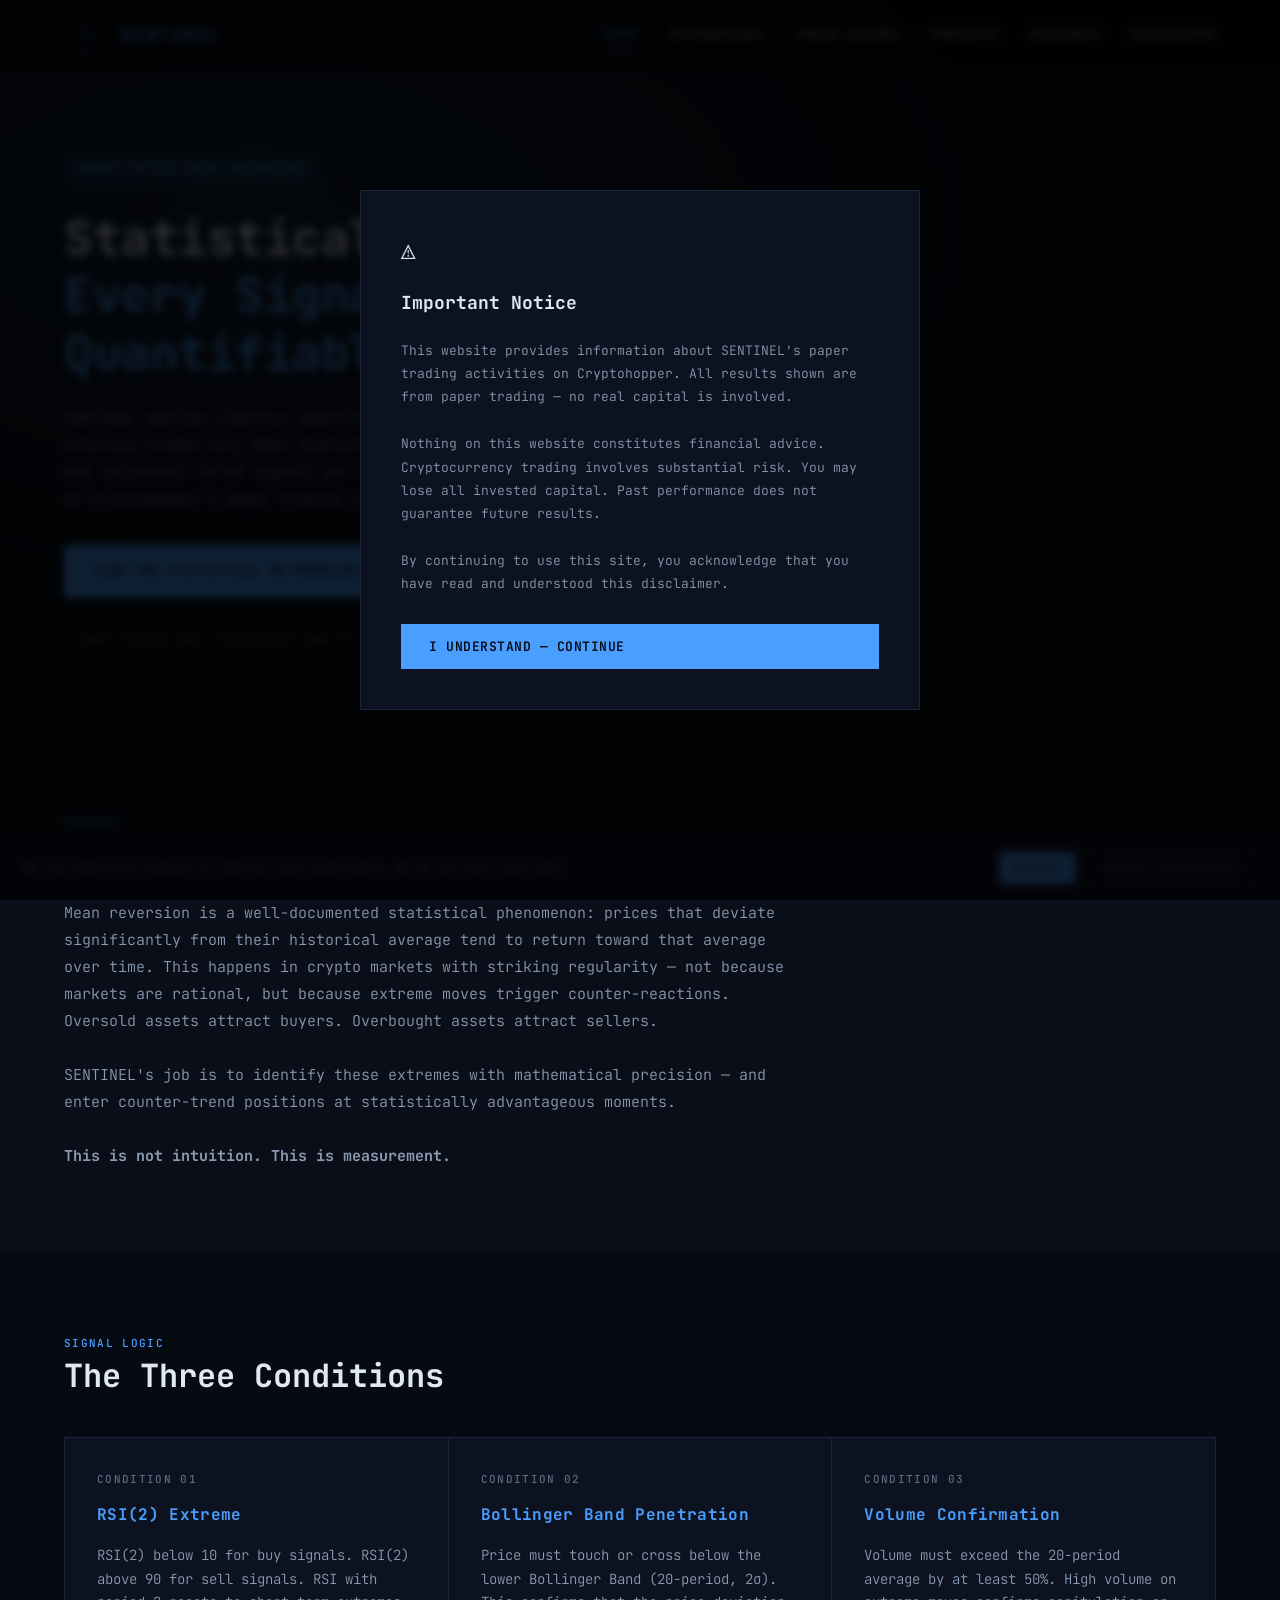
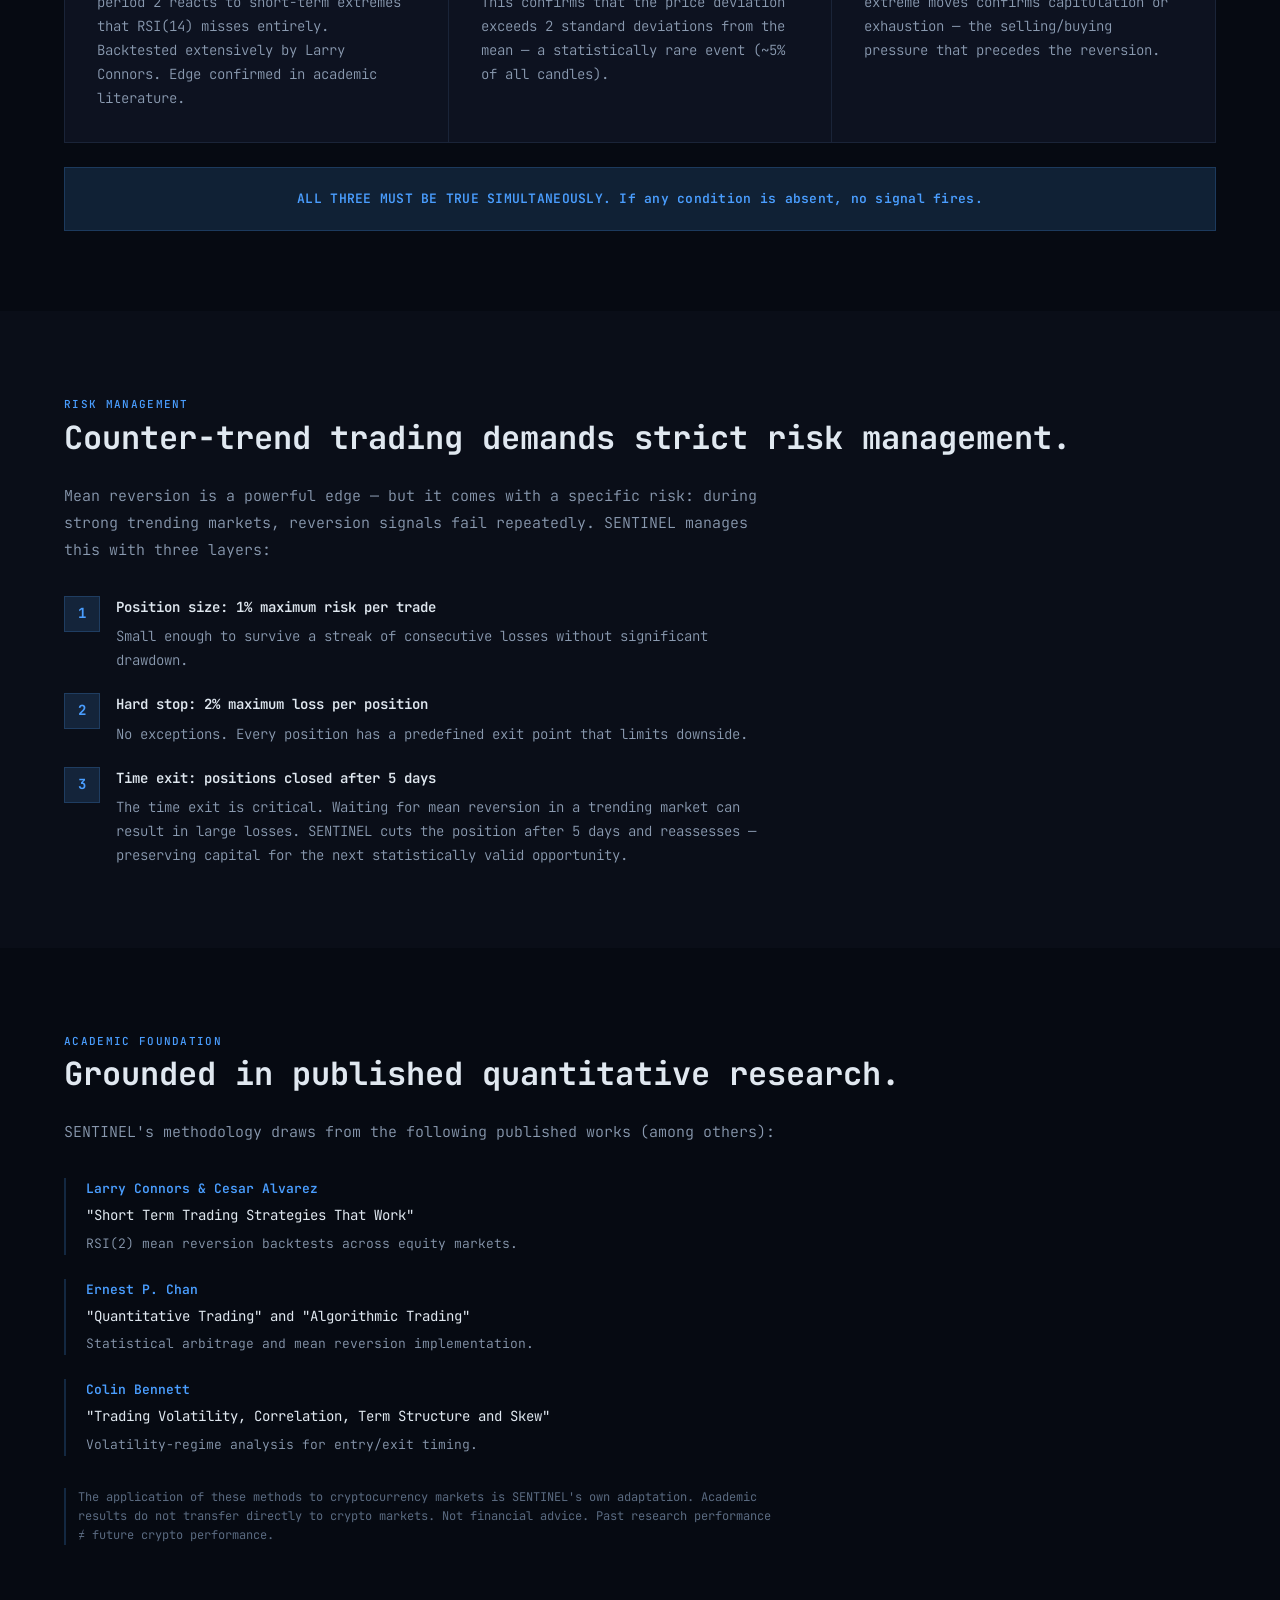
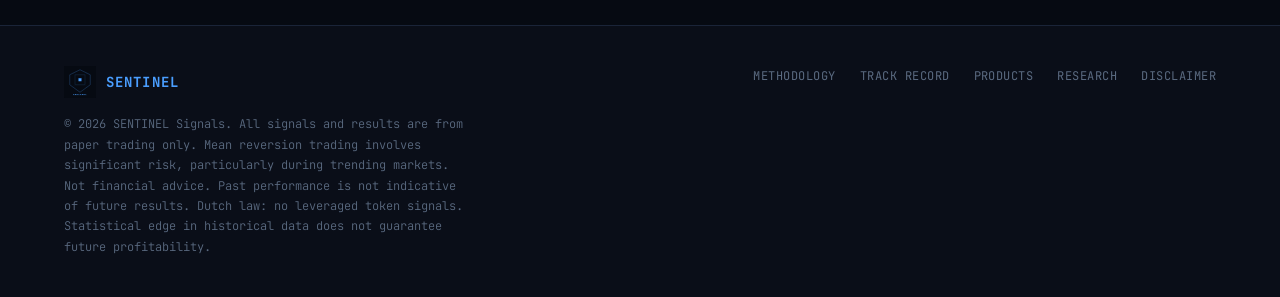
==== index.html @ 6875c754 "Add complete SENTINEL website with logo in header Full website for sentinel-signals.io with 6 pages:" ====
<!DOCTYPE html>
<html lang="en">
<head>
  <meta charset="UTF-8">
  <meta name="viewport" content="width=device-width, initial-scale=1.0">
  <title>SENTINEL — Statistical Mean Reversion Signals</title>
  <meta name="description" content="SENTINEL applies rigorous quantitative analysis to crypto markets — entering trades only when statistical conditions are extreme, confirmed, and validated.">
  <link rel="icon" href="assets/logo.svg" type="image/svg+xml">
  <link rel="stylesheet" href="css/style.css">
</head>
<body>

  <!-- ── Header ── -->
  <header class="header">
    <div class="header__inner">
      <a href="index.html" class="header__logo">
        <img src="assets/logo.svg" alt="SENTINEL Logo" class="header__logo-img">
        <span class="header__logo-text">SENTINEL</span>
      </a>
      <button class="header__menu-toggle" id="menuToggle" aria-label="Toggle navigation">
        <span></span>
        <span></span>
        <span></span>
      </button>
      <nav class="header__nav" id="navMenu">
        <a href="index.html" class="active">Home</a>
        <a href="pages/methodology.html">Methodology</a>
        <a href="pages/track-record.html">Track Record</a>
        <a href="pages/products.html">Products</a>
        <a href="pages/research.html">Research</a>
        <a href="pages/disclaimer.html">Disclaimer</a>
      </nav>
    </div>
  </header>

  <!-- ── Hero ── -->
  <section class="hero">
    <div class="container">
      <div class="hero__content">
        <span class="hero__tag">Quantitative Mean Reversion</span>
        <h1>Statistical Mean Reversion.<br><span class="highlight">Every Signal Backed by Quantifiable Edge.</span></h1>
        <p class="hero__sub">
          SENTINEL applies rigorous quantitative analysis to crypto markets —
          entering trades only when statistical conditions are extreme, confirmed,
          and validated. 30–60 signals per month. Rule-based. Disciplined.
          Verified on Cryptohopper's paper trading infrastructure.
        </p>
        <div class="hero__cta">
          <a href="pages/methodology.html" class="btn btn--primary">View the Statistical Methodology &rarr;</a>
          <a href="pages/products.html" class="btn btn--secondary">See Products on Cryptohopper</a>
        </div>
        <p class="hero__disclaimer">
          Paper trading only. Statistical edge in past data does not guarantee future results.
          Not financial advice.
        </p>
      </div>
    </div>
  </section>

  <!-- ── What is Mean Reversion? ── -->
  <section class="section section--alt">
    <div class="container">
      <span class="section__label">Concept</span>
      <h2 class="section__title">Markets overshoot. SENTINEL profits when they correct.</h2>
      <div class="section__body">
        <p>
          Mean reversion is a well-documented statistical phenomenon: prices that deviate
          significantly from their historical average tend to return toward that average over time.
          This happens in crypto markets with striking regularity — not because markets are
          rational, but because extreme moves trigger counter-reactions. Oversold assets
          attract buyers. Overbought assets attract sellers.
        </p>
        <br>
        <p>
          SENTINEL's job is to identify these extremes with mathematical precision —
          and enter counter-trend positions at statistically advantageous moments.
        </p>
        <br>
        <p>
          <strong>This is not intuition. This is measurement.</strong>
        </p>
      </div>
    </div>
  </section>

  <!-- ── The Three Conditions ── -->
  <section class="section">
    <div class="container">
      <span class="section__label">Signal Logic</span>
      <h2 class="section__title">The Three Conditions</h2>

      <div class="conditions-grid">
        <div class="condition-card">
          <div class="condition-card__number">Condition 01</div>
          <div class="condition-card__title">RSI(2) Extreme</div>
          <p class="condition-card__text">
            RSI(2) below 10 for buy signals. RSI(2) above 90 for sell signals.
            RSI with period 2 reacts to short-term extremes that RSI(14) misses entirely.
            Backtested extensively by Larry Connors. Edge confirmed in academic literature.
          </p>
        </div>
        <div class="condition-card">
          <div class="condition-card__number">Condition 02</div>
          <div class="condition-card__title">Bollinger Band Penetration</div>
          <p class="condition-card__text">
            Price must touch or cross below the lower Bollinger Band (20-period, 2&sigma;).
            This confirms that the price deviation exceeds 2 standard deviations from the mean —
            a statistically rare event (~5% of all candles).
          </p>
        </div>
        <div class="condition-card">
          <div class="condition-card__number">Condition 03</div>
          <div class="condition-card__title">Volume Confirmation</div>
          <p class="condition-card__text">
            Volume must exceed the 20-period average by at least 50%.
            High volume on extreme moves confirms capitulation or exhaustion —
            the selling/buying pressure that precedes the reversion.
          </p>
        </div>
      </div>

      <div class="conditions-note">
        ALL THREE MUST BE TRUE SIMULTANEOUSLY. If any condition is absent, no signal fires.
      </div>
    </div>
  </section>

  <!-- ── Risk Framework ── -->
  <section class="section section--alt">
    <div class="container">
      <span class="section__label">Risk Management</span>
      <h2 class="section__title">Counter-trend trading demands strict risk management.</h2>
      <div class="section__body">
        <p>
          Mean reversion is a powerful edge — but it comes with a specific risk:
          during strong trending markets, reversion signals fail repeatedly.
          SENTINEL manages this with three layers:
        </p>
      </div>

      <ul class="risk-list">
        <li class="risk-list__item">
          <div class="risk-list__number">1</div>
          <div class="risk-list__content">
            <h4>Position size: 1% maximum risk per trade</h4>
            <p>Small enough to survive a streak of consecutive losses without significant drawdown.</p>
          </div>
        </li>
        <li class="risk-list__item">
          <div class="risk-list__number">2</div>
          <div class="risk-list__content">
            <h4>Hard stop: 2% maximum loss per position</h4>
            <p>No exceptions. Every position has a predefined exit point that limits downside.</p>
          </div>
        </li>
        <li class="risk-list__item">
          <div class="risk-list__number">3</div>
          <div class="risk-list__content">
            <h4>Time exit: positions closed after 5 days</h4>
            <p>
              The time exit is critical. Waiting for mean reversion in a trending market can
              result in large losses. SENTINEL cuts the position after 5 days and reassesses —
              preserving capital for the next statistically valid opportunity.
            </p>
          </div>
        </li>
      </ul>
    </div>
  </section>

  <!-- ── Research Basis ── -->
  <section class="section">
    <div class="container">
      <span class="section__label">Academic Foundation</span>
      <h2 class="section__title">Grounded in published quantitative research.</h2>
      <div class="section__body">
        <p>SENTINEL's methodology draws from the following published works (among others):</p>
      </div>

      <ul class="research-list">
        <li class="research-item">
          <div class="research-item__author">Larry Connors &amp; Cesar Alvarez</div>
          <div class="research-item__title">"Short Term Trading Strategies That Work"</div>
          <p class="research-item__desc">RSI(2) mean reversion backtests across equity markets.</p>
        </li>
        <li class="research-item">
          <div class="research-item__author">Ernest P. Chan</div>
          <div class="research-item__title">"Quantitative Trading" and "Algorithmic Trading"</div>
          <p class="research-item__desc">Statistical arbitrage and mean reversion implementation.</p>
        </li>
        <li class="research-item">
          <div class="research-item__author">Colin Bennett</div>
          <div class="research-item__title">"Trading Volatility, Correlation, Term Structure and Skew"</div>
          <p class="research-item__desc">Volatility-regime analysis for entry/exit timing.</p>
        </li>
      </ul>

      <p class="research-disclaimer">
        The application of these methods to cryptocurrency markets is SENTINEL's
        own adaptation. Academic results do not transfer directly to crypto markets.
        Not financial advice. Past research performance ≠ future crypto performance.
      </p>
    </div>
  </section>

  <!-- ── Footer ── -->
  <footer class="footer">
    <div class="container">
      <div class="footer__inner">
        <div class="footer__brand">
          <div class="footer__logo">
            <img src="assets/logo.svg" alt="SENTINEL">
            <span>SENTINEL</span>
          </div>
          <p class="footer__legal">
            &copy; 2026 SENTINEL Signals. All signals and results are from paper trading only.
            Mean reversion trading involves significant risk, particularly during trending
            markets. Not financial advice. Past performance is not indicative of future results.
            Dutch law: no leveraged token signals. Statistical edge in historical data
            does not guarantee future profitability.
          </p>
        </div>
        <div class="footer__links">
          <a href="pages/methodology.html">Methodology</a>
          <a href="pages/track-record.html">Track Record</a>
          <a href="pages/products.html">Products</a>
          <a href="pages/research.html">Research</a>
          <a href="pages/disclaimer.html">Disclaimer</a>
        </div>
      </div>
    </div>
  </footer>

  <!-- ── Disclaimer Modal ── -->
  <div class="modal-overlay" id="disclaimerModal">
    <div class="modal">
      <div class="modal__icon">&#9888;&#65039;</div>
      <h3 class="modal__title">Important Notice</h3>
      <p class="modal__text">
        This website provides information about SENTINEL's paper trading activities
        on Cryptohopper. All results shown are from paper trading — no real capital
        is involved.<br><br>
        Nothing on this website constitutes financial advice. Cryptocurrency trading
        involves substantial risk. You may lose all invested capital. Past performance
        does not guarantee future results.<br><br>
        By continuing to use this site, you acknowledge that you have read and
        understood this disclaimer.
      </p>
      <button class="btn btn--primary modal__btn" id="disclaimerAccept">I understand — Continue</button>
    </div>
  </div>

  <!-- ── Cookie Banner ── -->
  <div class="cookie-banner" id="cookieBanner">
    <p class="cookie-banner__text">We use analytics cookies to improve your experience. We do not sell your data.</p>
    <div class="cookie-banner__actions">
      <button class="cookie-banner__btn cookie-banner__btn--accept" id="cookieAccept">Accept</button>
      <button class="cookie-banner__btn cookie-banner__btn--manage" id="cookieManage">Manage preferences</button>
    </div>
  </div>

  <script src="js/main.js"></script>
</body>
</html>
---- css/style.css ----
/* ══════════════════════════════════════════
   SENTINEL — Global Styles
   Precise · Technical · Analytical · Rule-Based
   ══════════════════════════════════════════ */

@import url('https://fonts.googleapis.com/css2?family=JetBrains+Mono:wght@300;400;500;700&display=swap');

/* ── Reset & Base ── */
*, *::before, *::after {
  margin: 0;
  padding: 0;
  box-sizing: border-box;
}

:root {
  --bg-primary: #060a12;
  --bg-secondary: #0a0e18;
  --bg-card: #0d1220;
  --bg-card-hover: #111828;
  --blue-primary: #4a9eff;
  --blue-light: #7ab8ff;
  --blue-muted: #2a5a8a;
  --blue-glow: rgba(74, 158, 255, 0.15);
  --blue-glow-strong: rgba(74, 158, 255, 0.3);
  --text-primary: #e0e8f0;
  --text-secondary: #8a9ab0;
  --text-muted: #5a6a80;
  --border-color: #1a2438;
  --border-blue: rgba(74, 158, 255, 0.2);
  --warning-bg: rgba(255, 180, 0, 0.08);
  --warning-border: rgba(255, 180, 0, 0.3);
  --warning-text: #ffb400;
  --font-mono: 'JetBrains Mono', 'Fira Code', 'Courier New', monospace;
  --max-width: 1200px;
  --header-height: 72px;
}

html {
  scroll-behavior: smooth;
}

body {
  font-family: var(--font-mono);
  background-color: var(--bg-primary);
  color: var(--text-primary);
  line-height: 1.7;
  font-size: 15px;
  -webkit-font-smoothing: antialiased;
  -moz-osx-font-smoothing: grayscale;
}

a {
  color: var(--blue-primary);
  text-decoration: none;
  transition: color 0.2s ease;
}

a:hover {
  color: var(--blue-light);
}

img {
  max-width: 100%;
  height: auto;
}

/* ── Layout ── */
.container {
  max-width: var(--max-width);
  margin: 0 auto;
  padding: 0 24px;
}

.section {
  padding: 80px 0;
}

.section--alt {
  background-color: var(--bg-secondary);
}

/* ── Header ── */
.header {
  position: fixed;
  top: 0;
  left: 0;
  right: 0;
  height: var(--header-height);
  background: rgba(6, 10, 18, 0.92);
  backdrop-filter: blur(12px);
  -webkit-backdrop-filter: blur(12px);
  border-bottom: 1px solid var(--border-color);
  z-index: 1000;
  transition: background 0.3s ease;
}

.header__inner {
  display: flex;
  align-items: center;
  justify-content: space-between;
  height: 100%;
  max-width: var(--max-width);
  margin: 0 auto;
  padding: 0 24px;
}

.header__logo {
  display: flex;
  align-items: center;
  gap: 12px;
  text-decoration: none;
  flex-shrink: 0;
}

.header__logo-img {
  height: 44px;
  width: 44px;
  object-fit: contain;
}

.header__logo-text {
  font-size: 18px;
  font-weight: 700;
  letter-spacing: 0.08em;
  color: var(--blue-primary);
  text-transform: uppercase;
}

.header__nav {
  display: flex;
  align-items: center;
  gap: 32px;
}

.header__nav a {
  font-size: 13px;
  font-weight: 500;
  letter-spacing: 0.04em;
  color: var(--text-secondary);
  text-transform: uppercase;
  transition: color 0.2s ease;
  position: relative;
}

.header__nav a:hover,
.header__nav a.active {
  color: var(--blue-primary);
}

.header__nav a::after {
  content: '';
  position: absolute;
  bottom: -4px;
  left: 0;
  width: 0;
  height: 1px;
  background: var(--blue-primary);
  transition: width 0.2s ease;
}

.header__nav a:hover::after,
.header__nav a.active::after {
  width: 100%;
}

/* Mobile menu toggle */
.header__menu-toggle {
  display: none;
  background: none;
  border: none;
  cursor: pointer;
  padding: 8px;
}

.header__menu-toggle span {
  display: block;
  width: 24px;
  height: 2px;
  background: var(--blue-primary);
  margin: 5px 0;
  transition: all 0.3s ease;
}

/* ── Hero ── */
.hero {
  padding-top: calc(var(--header-height) + 80px);
  padding-bottom: 80px;
  position: relative;
  overflow: hidden;
}

.hero::before {
  content: '';
  position: absolute;
  top: 0;
  left: 0;
  right: 0;
  bottom: 0;
  background: radial-gradient(ellipse at 20% 30%, var(--blue-glow) 0%, transparent 60%);
  pointer-events: none;
}

.hero__content {
  position: relative;
  z-index: 1;
  max-width: 800px;
}

.hero__tag {
  display: inline-block;
  font-size: 11px;
  font-weight: 500;
  letter-spacing: 0.12em;
  text-transform: uppercase;
  color: var(--blue-primary);
  border: 1px solid var(--border-blue);
  padding: 6px 14px;
  margin-bottom: 24px;
  background: var(--blue-glow);
}

.hero h1 {
  font-size: clamp(28px, 4vw, 48px);
  font-weight: 700;
  line-height: 1.2;
  letter-spacing: -0.01em;
  color: var(--text-primary);
  margin-bottom: 24px;
}

.hero h1 .highlight {
  color: var(--blue-primary);
}

.hero__sub {
  font-size: 15px;
  font-weight: 300;
  line-height: 1.8;
  color: var(--text-secondary);
  margin-bottom: 32px;
  max-width: 680px;
}

.hero__cta {
  display: flex;
  gap: 16px;
  flex-wrap: wrap;
  margin-bottom: 32px;
}

.hero__disclaimer {
  font-size: 12px;
  color: var(--text-muted);
  line-height: 1.6;
  border-left: 2px solid var(--border-blue);
  padding-left: 12px;
}

/* ── Buttons ── */
.btn {
  display: inline-flex;
  align-items: center;
  gap: 8px;
  font-family: var(--font-mono);
  font-size: 13px;
  font-weight: 600;
  letter-spacing: 0.04em;
  text-transform: uppercase;
  padding: 14px 28px;
  border: none;
  cursor: pointer;
  transition: all 0.25s ease;
  text-decoration: none;
}

.btn--primary {
  background: var(--blue-primary);
  color: var(--bg-primary);
}

.btn--primary:hover {
  background: var(--blue-light);
  color: var(--bg-primary);
  box-shadow: 0 0 24px var(--blue-glow-strong);
}

.btn--secondary {
  background: transparent;
  color: var(--blue-primary);
  border: 1px solid var(--border-blue);
}

.btn--secondary:hover {
  border-color: var(--blue-primary);
  background: var(--blue-glow);
  color: var(--blue-light);
}

/* ── Section Headings ── */
.section__label {
  font-size: 11px;
  font-weight: 500;
  letter-spacing: 0.12em;
  text-transform: uppercase;
  color: var(--blue-primary);
  margin-bottom: 12px;
}

.section__title {
  font-size: clamp(22px, 3vw, 32px);
  font-weight: 700;
  line-height: 1.3;
  color: var(--text-primary);
  margin-bottom: 24px;
}

.section__body {
  font-size: 15px;
  font-weight: 300;
  line-height: 1.8;
  color: var(--text-secondary);
  max-width: 720px;
}

/* ── Conditions Grid (Bloomberg-style) ── */
.conditions-grid {
  display: grid;
  grid-template-columns: repeat(auto-fit, minmax(320px, 1fr));
  gap: 1px;
  background: var(--border-color);
  border: 1px solid var(--border-color);
  margin-top: 40px;
}

.condition-card {
  background: var(--bg-card);
  padding: 32px;
  transition: background 0.2s ease;
}

.condition-card:hover {
  background: var(--bg-card-hover);
}

.condition-card__number {
  font-size: 11px;
  font-weight: 500;
  letter-spacing: 0.12em;
  color: var(--text-muted);
  margin-bottom: 12px;
  text-transform: uppercase;
}

.condition-card__title {
  font-size: 16px;
  font-weight: 700;
  color: var(--blue-primary);
  margin-bottom: 16px;
  letter-spacing: 0.02em;
}

.condition-card__text {
  font-size: 14px;
  font-weight: 300;
  line-height: 1.7;
  color: var(--text-secondary);
}

.conditions-note {
  margin-top: 24px;
  padding: 20px 24px;
  background: var(--blue-glow);
  border: 1px solid var(--border-blue);
  font-size: 13px;
  font-weight: 600;
  color: var(--blue-primary);
  letter-spacing: 0.02em;
  text-align: center;
}

/* ── Risk Framework ── */
.risk-list {
  list-style: none;
  margin-top: 32px;
  display: flex;
  flex-direction: column;
  gap: 20px;
  max-width: 720px;
}

.risk-list__item {
  display: flex;
  gap: 16px;
  align-items: flex-start;
}

.risk-list__number {
  flex-shrink: 0;
  width: 36px;
  height: 36px;
  display: flex;
  align-items: center;
  justify-content: center;
  background: var(--blue-glow);
  border: 1px solid var(--border-blue);
  font-size: 14px;
  font-weight: 700;
  color: var(--blue-primary);
}

.risk-list__content h4 {
  font-size: 14px;
  font-weight: 600;
  color: var(--text-primary);
  margin-bottom: 6px;
}

.risk-list__content p {
  font-size: 14px;
  font-weight: 300;
  color: var(--text-secondary);
  line-height: 1.7;
}

/* ── Research References ── */
.research-list {
  list-style: none;
  margin-top: 32px;
  display: flex;
  flex-direction: column;
  gap: 24px;
  max-width: 720px;
}

.research-item {
  padding-left: 20px;
  border-left: 2px solid var(--border-blue);
}

.research-item__author {
  font-size: 13px;
  font-weight: 600;
  color: var(--blue-primary);
  margin-bottom: 4px;
}

.research-item__title {
  font-size: 14px;
  font-weight: 400;
  color: var(--text-primary);
  margin-bottom: 6px;
}

.research-item__desc {
  font-size: 13px;
  font-weight: 300;
  color: var(--text-secondary);
  line-height: 1.6;
}

.research-disclaimer {
  margin-top: 32px;
  font-size: 12px;
  color: var(--text-muted);
  line-height: 1.6;
  border-left: 2px solid var(--border-blue);
  padding-left: 12px;
  max-width: 720px;
}

/* ── Products Grid ── */
.products-grid {
  display: grid;
  grid-template-columns: repeat(auto-fit, minmax(280px, 1fr));
  gap: 1px;
  background: var(--border-color);
  border: 1px solid var(--border-color);
  margin-top: 40px;
}

.product-card {
  background: var(--bg-card);
  padding: 32px;
  display: flex;
  flex-direction: column;
  transition: background 0.2s ease;
}

.product-card:hover {
  background: var(--bg-card-hover);
}

.product-card__tag {
  font-size: 11px;
  font-weight: 500;
  letter-spacing: 0.12em;
  text-transform: uppercase;
  color: var(--text-muted);
  margin-bottom: 12px;
}

.product-card__name {
  font-size: 16px;
  font-weight: 700;
  color: var(--text-primary);
  margin-bottom: 12px;
}

.product-card__desc {
  font-size: 13px;
  font-weight: 300;
  line-height: 1.7;
  color: var(--text-secondary);
  flex: 1;
  margin-bottom: 20px;
}

.product-card__meta {
  display: flex;
  flex-wrap: wrap;
  gap: 8px;
  margin-bottom: 20px;
}

.product-card__badge {
  font-size: 11px;
  font-weight: 500;
  letter-spacing: 0.04em;
  padding: 4px 10px;
  background: var(--blue-glow);
  border: 1px solid var(--border-blue);
  color: var(--blue-primary);
}

.product-card__price {
  font-size: 20px;
  font-weight: 700;
  color: var(--blue-primary);
  margin-bottom: 16px;
}

.product-card__price span {
  font-size: 13px;
  font-weight: 300;
  color: var(--text-muted);
}

/* ── Track Record ── */
.track-stats {
  display: grid;
  grid-template-columns: repeat(auto-fit, minmax(180px, 1fr));
  gap: 1px;
  background: var(--border-color);
  border: 1px solid var(--border-color);
  margin-top: 40px;
}

.track-stat {
  background: var(--bg-card);
  padding: 28px 24px;
  text-align: center;
}

.track-stat__value {
  font-size: 28px;
  font-weight: 700;
  color: var(--blue-primary);
  margin-bottom: 8px;
}

.track-stat__label {
  font-size: 12px;
  font-weight: 400;
  letter-spacing: 0.06em;
  text-transform: uppercase;
  color: var(--text-muted);
}

.track-disclaimer {
  margin-top: 24px;
  padding: 16px 20px;
  background: var(--warning-bg);
  border: 1px solid var(--warning-border);
  font-size: 12px;
  color: var(--warning-text);
  line-height: 1.6;
}

/* ── Disclaimer Page ── */
.disclaimer-content {
  max-width: 720px;
  padding-top: calc(var(--header-height) + 60px);
  padding-bottom: 80px;
}

.disclaimer-content h2 {
  font-size: 20px;
  font-weight: 700;
  color: var(--text-primary);
  margin-top: 40px;
  margin-bottom: 16px;
}

.disclaimer-content p {
  font-size: 14px;
  font-weight: 300;
  line-height: 1.8;
  color: var(--text-secondary);
  margin-bottom: 16px;
}

/* ── Footer ── */
.footer {
  border-top: 1px solid var(--border-color);
  padding: 40px 0;
  background: var(--bg-secondary);
}

.footer__inner {
  display: flex;
  justify-content: space-between;
  align-items: flex-start;
  gap: 40px;
  flex-wrap: wrap;
}

.footer__brand {
  max-width: 400px;
}

.footer__logo {
  display: flex;
  align-items: center;
  gap: 10px;
  margin-bottom: 16px;
}

.footer__logo img {
  height: 32px;
  width: 32px;
}

.footer__logo span {
  font-size: 14px;
  font-weight: 700;
  letter-spacing: 0.08em;
  color: var(--blue-primary);
  text-transform: uppercase;
}

.footer__legal {
  font-size: 12px;
  font-weight: 300;
  line-height: 1.7;
  color: var(--text-muted);
}

.footer__links {
  display: flex;
  gap: 24px;
  flex-wrap: wrap;
}

.footer__links a {
  font-size: 12px;
  font-weight: 400;
  letter-spacing: 0.04em;
  text-transform: uppercase;
  color: var(--text-muted);
}

.footer__links a:hover {
  color: var(--blue-primary);
}

/* ── Disclaimer Modal ── */
.modal-overlay {
  position: fixed;
  inset: 0;
  background: rgba(0, 0, 0, 0.8);
  backdrop-filter: blur(4px);
  z-index: 9999;
  display: flex;
  align-items: center;
  justify-content: center;
  padding: 24px;
}

.modal-overlay.hidden {
  display: none;
}

.modal {
  background: var(--bg-card);
  border: 1px solid var(--border-color);
  max-width: 560px;
  width: 100%;
  padding: 40px;
}

.modal__icon {
  font-size: 24px;
  margin-bottom: 16px;
}

.modal__title {
  font-size: 18px;
  font-weight: 700;
  color: var(--text-primary);
  margin-bottom: 20px;
}

.modal__text {
  font-size: 13px;
  font-weight: 300;
  line-height: 1.8;
  color: var(--text-secondary);
  margin-bottom: 28px;
}

.modal__btn {
  width: 100%;
}

/* ── Cookie Banner ── */
.cookie-banner {
  position: fixed;
  bottom: 0;
  left: 0;
  right: 0;
  background: var(--bg-card);
  border-top: 1px solid var(--border-color);
  padding: 16px 24px;
  z-index: 9998;
  display: flex;
  align-items: center;
  justify-content: space-between;
  gap: 16px;
  flex-wrap: wrap;
}

.cookie-banner.hidden {
  display: none;
}

.cookie-banner__text {
  font-size: 12px;
  font-weight: 300;
  color: var(--text-secondary);
}

.cookie-banner__actions {
  display: flex;
  gap: 12px;
}

.cookie-banner__btn {
  font-family: var(--font-mono);
  font-size: 11px;
  font-weight: 600;
  letter-spacing: 0.04em;
  text-transform: uppercase;
  padding: 8px 16px;
  border: none;
  cursor: pointer;
  transition: all 0.2s ease;
}

.cookie-banner__btn--accept {
  background: var(--blue-primary);
  color: var(--bg-primary);
}

.cookie-banner__btn--manage {
  background: transparent;
  color: var(--text-muted);
  border: 1px solid var(--border-color);
}

/* ── Page Header (for sub-pages) ── */
.page-header {
  padding-top: calc(var(--header-height) + 60px);
  padding-bottom: 40px;
  border-bottom: 1px solid var(--border-color);
}

/* ── Responsive ── */
@media (max-width: 768px) {
  .header__nav {
    display: none;
    position: absolute;
    top: var(--header-height);
    left: 0;
    right: 0;
    background: var(--bg-primary);
    border-bottom: 1px solid var(--border-color);
    flex-direction: column;
    padding: 24px;
    gap: 20px;
  }

  .header__nav.open {
    display: flex;
  }

  .header__menu-toggle {
    display: block;
  }

  .hero h1 {
    font-size: 26px;
  }

  .conditions-grid {
    grid-template-columns: 1fr;
  }

  .products-grid {
    grid-template-columns: 1fr;
  }

  .footer__inner {
    flex-direction: column;
  }

  .section {
    padding: 60px 0;
  }

  .hero {
    padding-top: calc(var(--header-height) + 40px);
    padding-bottom: 60px;
  }
}
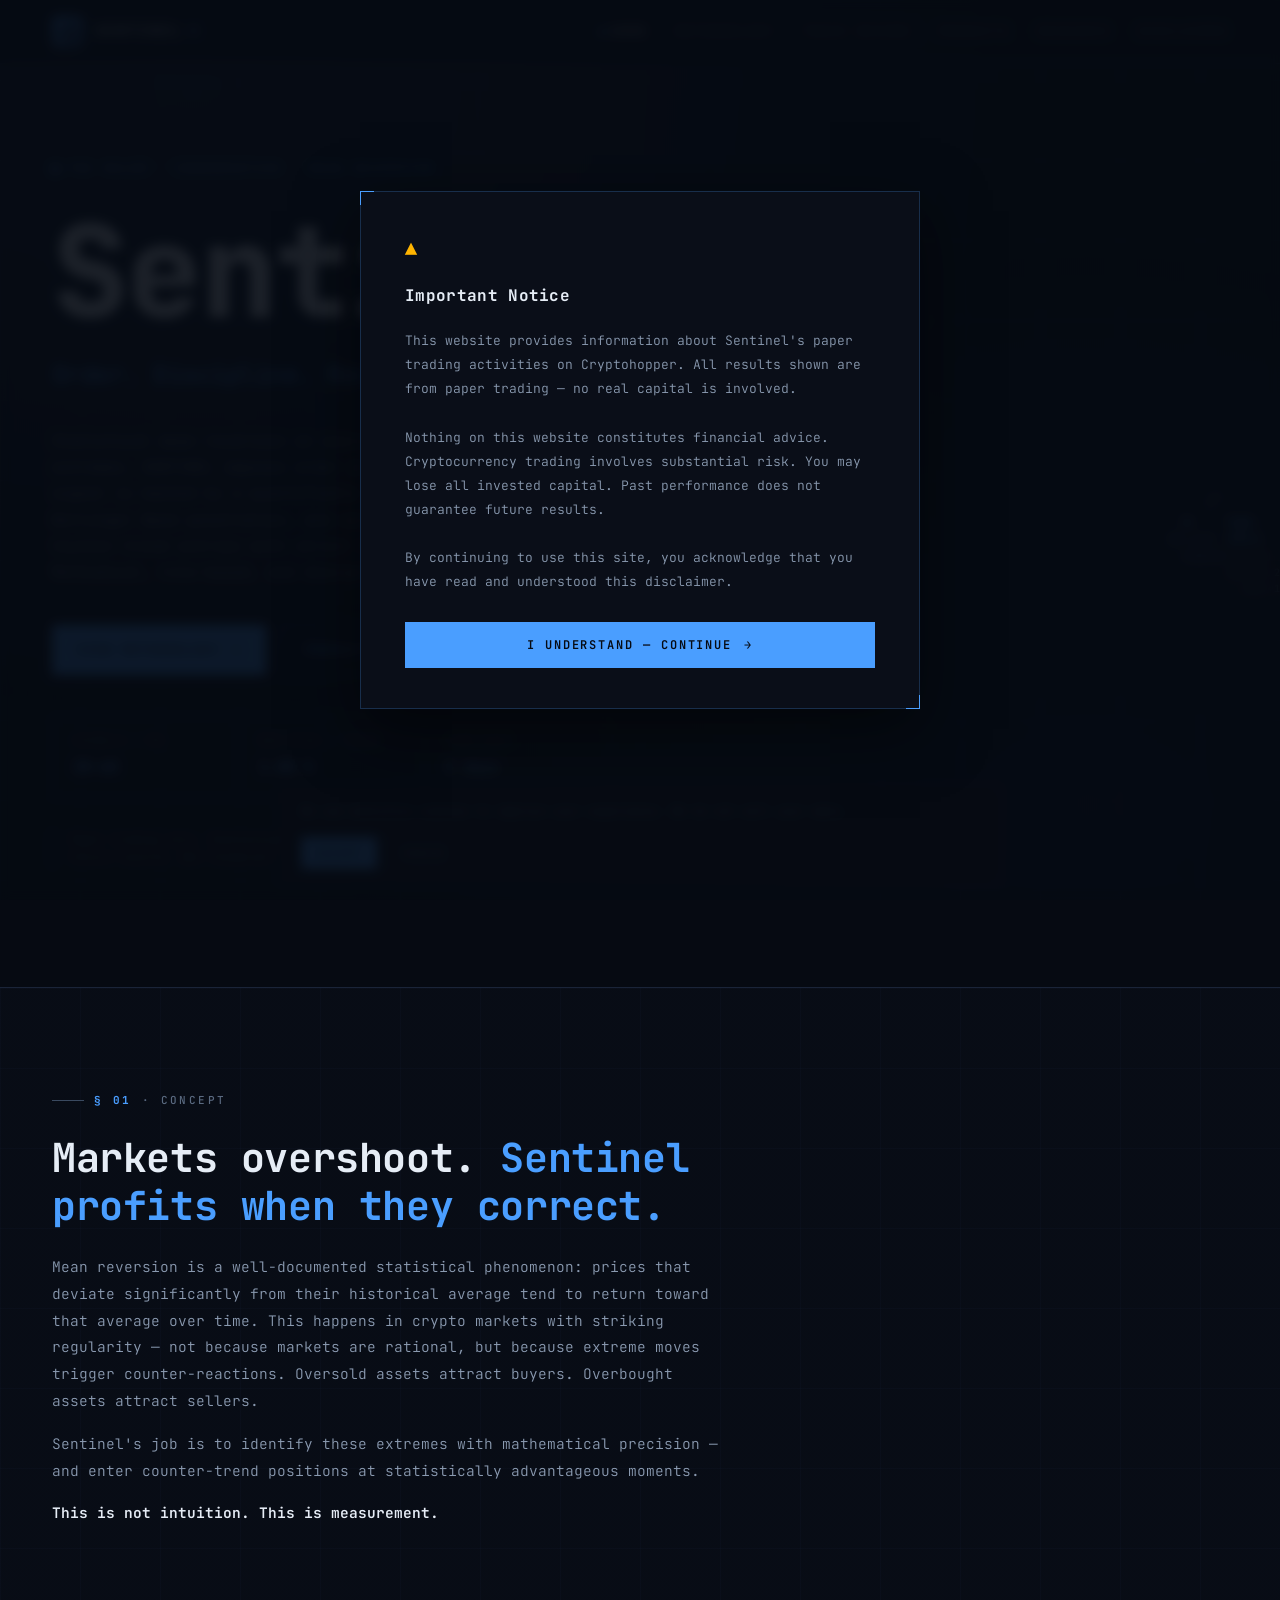
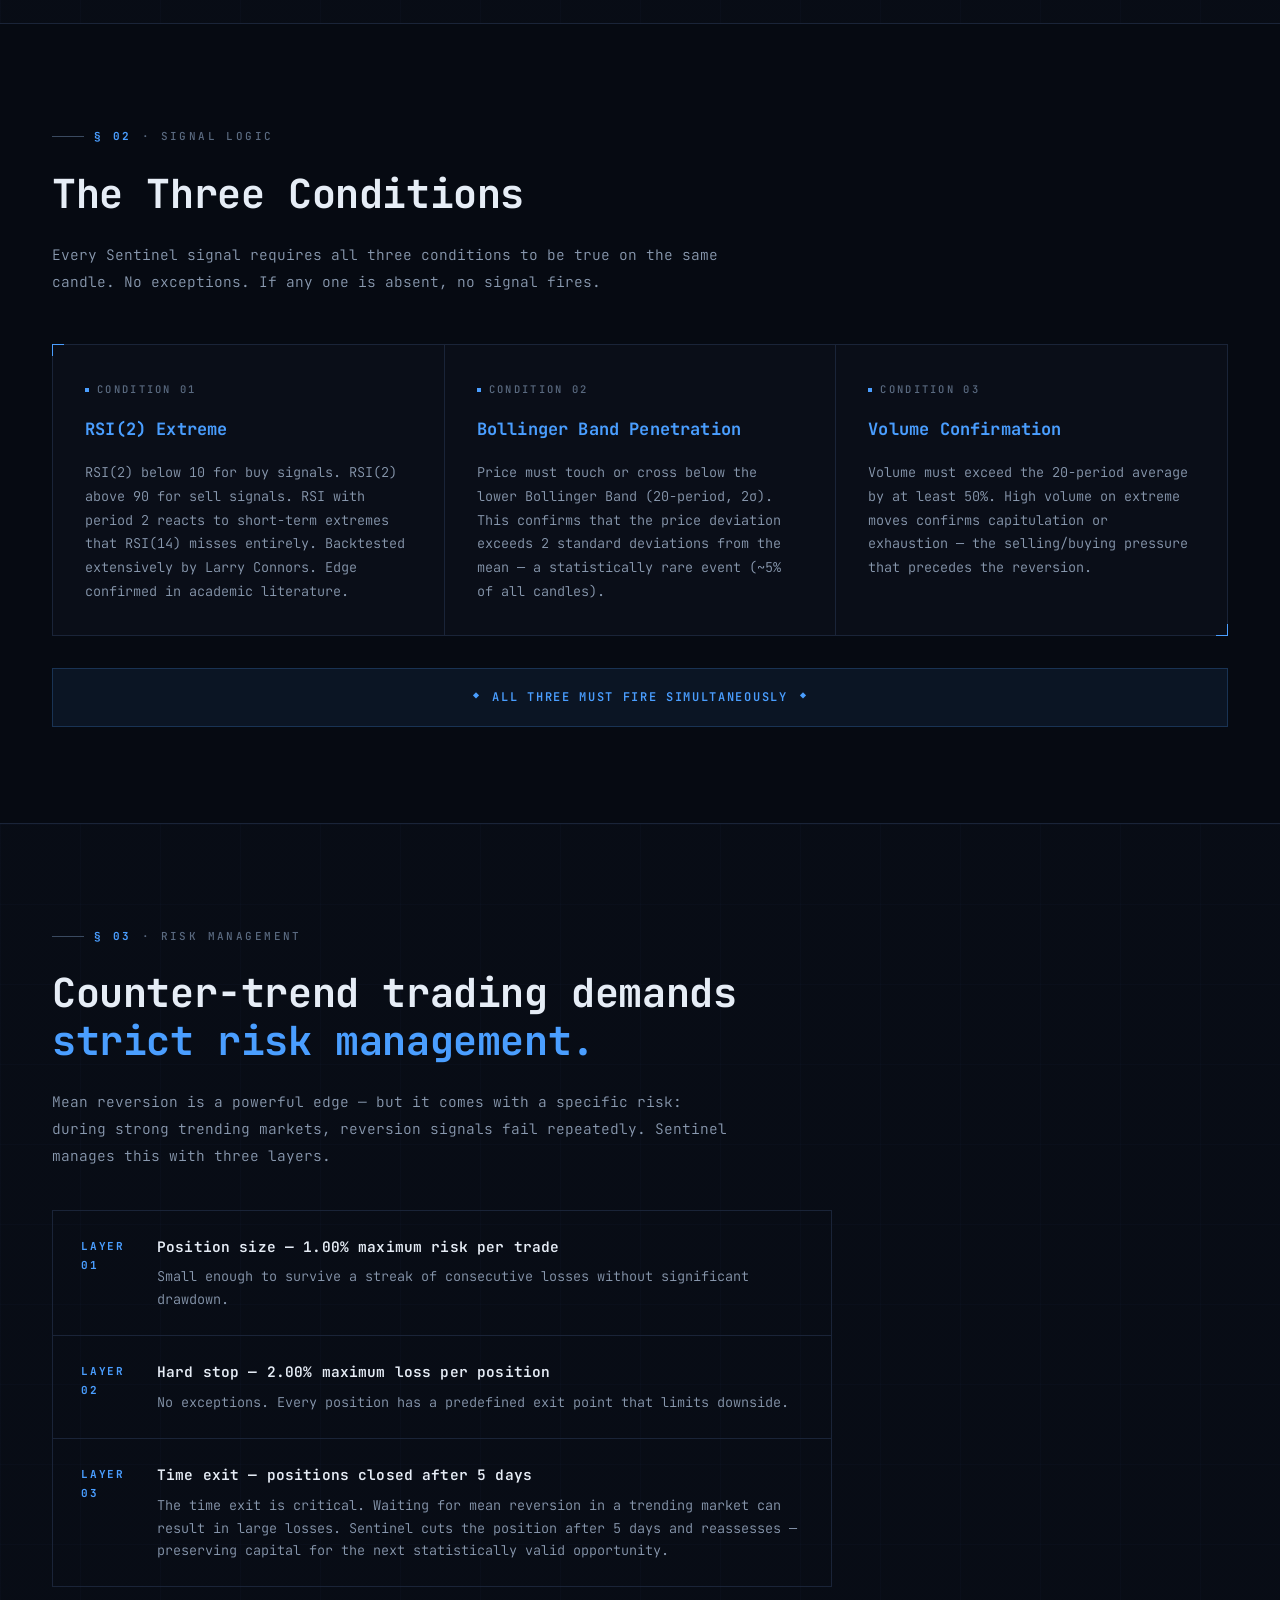
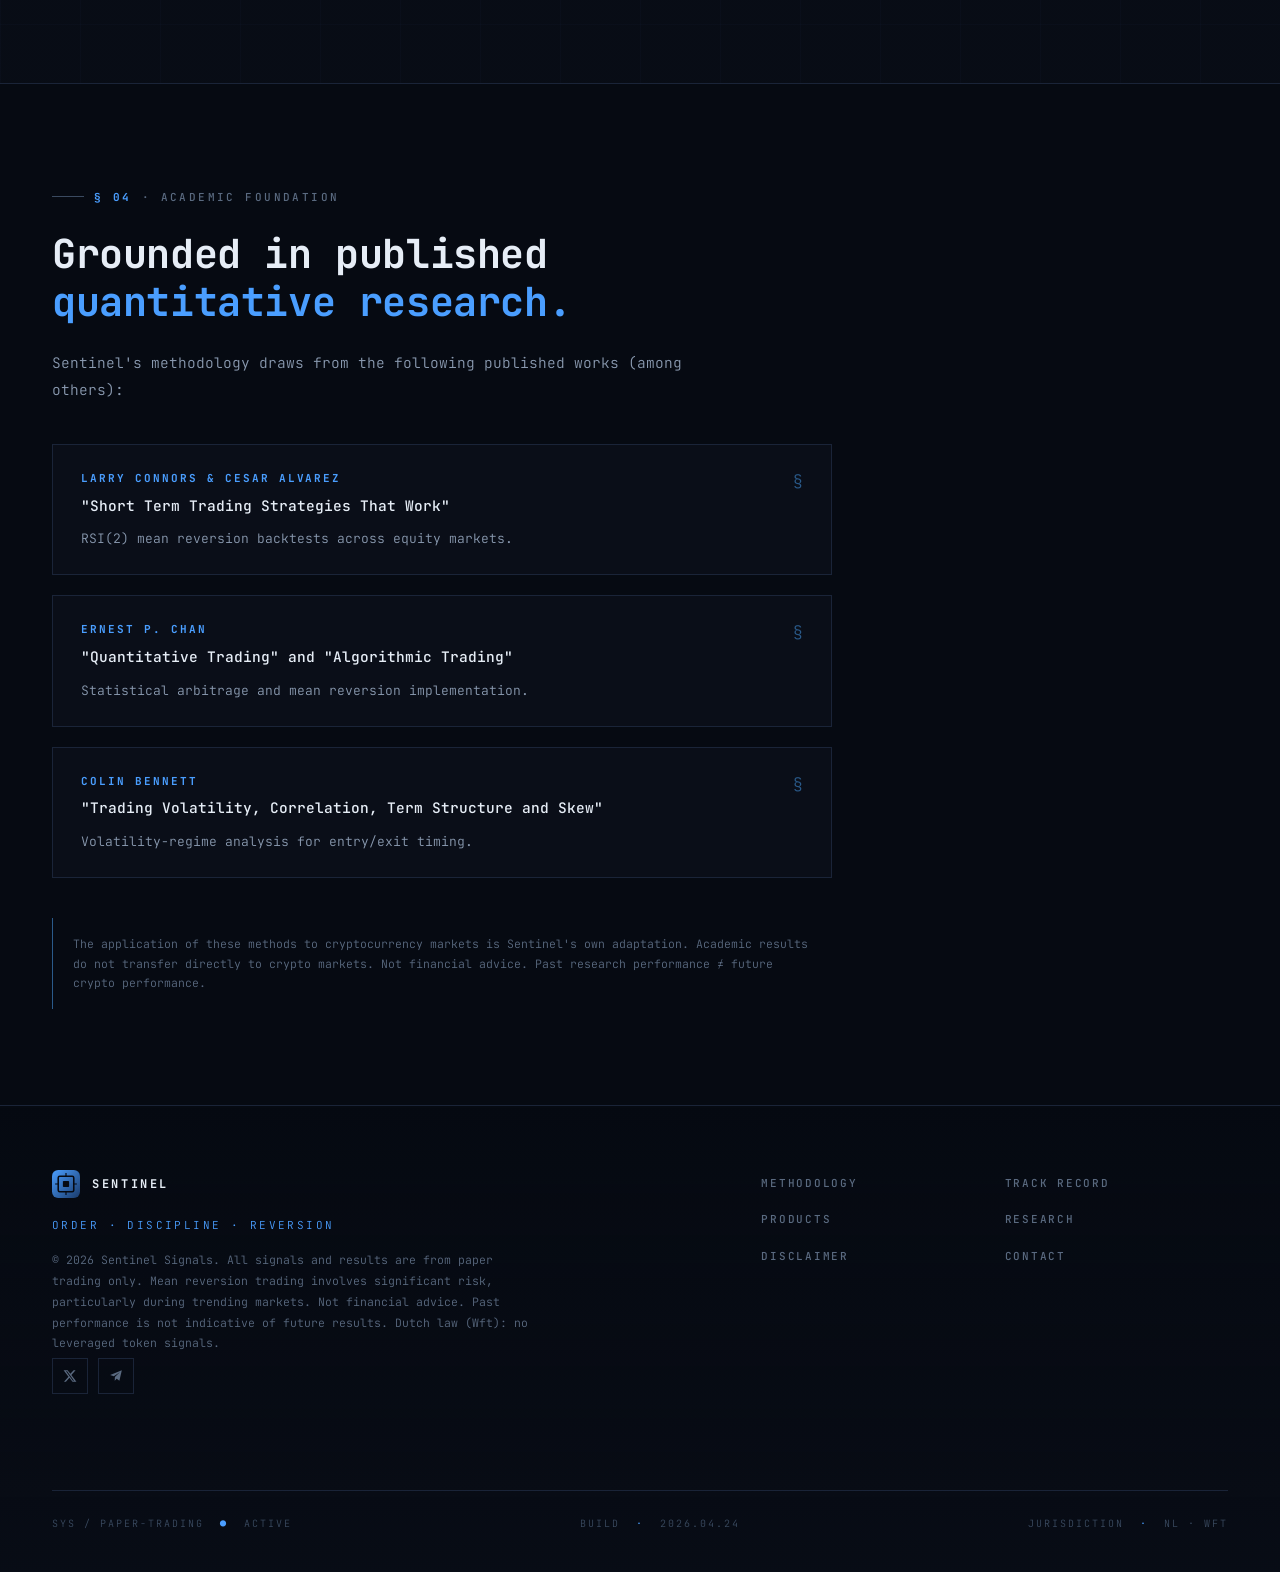
==== commit 6a6784f6: "Redesign site with institutional-terminal aesthetic - New logo SVG: rounded-square blue-gradient cro" ====
--- a/index.html
+++ b/index.html
@@ -14,13 +14,11 @@
   <header class="header">
     <div class="header__inner">
       <a href="index.html" class="header__logo">
-        <img src="assets/logo.svg" alt="SENTINEL Logo" class="header__logo-img">
-        <span class="header__logo-text">SENTINEL</span>
+        <img src="assets/logo.svg" alt="SENTINEL" class="header__logo-img">
+        <span class="header__logo-text">Sentinel</span>
       </a>
       <button class="header__menu-toggle" id="menuToggle" aria-label="Toggle navigation">
-        <span></span>
-        <span></span>
-        <span></span>
+        <span></span><span></span><span></span>
       </button>
       <nav class="header__nav" id="navMenu">
         <a href="index.html" class="active">Home</a>
@@ -36,32 +34,84 @@
   <!-- ── Hero ── -->
   <section class="hero">
     <div class="container">
-      <div class="hero__content">
-        <span class="hero__tag">Quantitative Mean Reversion</span>
-        <h1>Statistical Mean Reversion.<br><span class="highlight">Every Signal Backed by Quantifiable Edge.</span></h1>
-        <p class="hero__sub">
-          SENTINEL applies rigorous quantitative analysis to crypto markets —
-          entering trades only when statistical conditions are extreme, confirmed,
-          and validated. 30–60 signals per month. Rule-based. Disciplined.
-          Verified on Cryptohopper's paper trading infrastructure.
-        </p>
-        <div class="hero__cta">
-          <a href="pages/methodology.html" class="btn btn--primary">View the Statistical Methodology &rarr;</a>
-          <a href="pages/products.html" class="btn btn--secondary">See Products on Cryptohopper</a>
-        </div>
-        <p class="hero__disclaimer">
-          Paper trading only. Statistical edge in past data does not guarantee future results.
-          Not financial advice.
-        </p>
-      </div>
-    </div>
-  </section>
-
-  <!-- ── What is Mean Reversion? ── -->
+      <div class="hero__grid">
+        <div class="hero__content reveal">
+          <div class="hero__meta">
+            <span class="hero__meta-dot"></span>
+            The Ruler · Conservative · Mean Reversion
+          </div>
+          <h1 class="hero__wordmark">Sentinel<span class="bracket">.</span></h1>
+          <p class="hero__tagline">Order. Discipline. Reversion.</p>
+          <p class="hero__lede">
+            Statistical mean reversion on oversold and overbought extremes. SENTINEL imposes
+            order on volatile markets — every signal is backed by a quantifiable edge: RSI
+            extremes, Bollinger Band penetration, and volume spike confirmation. Counter-trend
+            entries with strict time-based exits. Methodical, rule-based, and disciplined to the core.
+          </p>
+          <div class="hero__cta">
+            <a href="pages/methodology.html" class="btn btn--primary">View Methodology</a>
+            <a href="pages/products.html" class="btn btn--secondary">Products on Cryptohopper</a>
+          </div>
+          <dl class="hero__meta-grid">
+            <div>
+              <dt>Signals / mo</dt>
+              <dd>30–60</dd>
+            </div>
+            <div>
+              <dt>Max risk / trade</dt>
+              <dd>1.00 %</dd>
+            </div>
+            <div>
+              <dt>Time exit</dt>
+              <dd>5 days</dd>
+            </div>
+          </dl>
+          <p class="hero__disclaimer">
+            Paper trading only. Statistical edge in past data does not guarantee future results. Not financial advice.
+          </p>
+        </div>
+
+        <div class="hero__visual" aria-hidden="true">
+          <div class="hero__indicator">
+            <strong>OBS-0042</strong>
+            RSI(2) · BB(20,2σ) · VOL×1.5
+          </div>
+          <div class="hero__status">● Live paper</div>
+          <div class="hero__ring hero__ring--3"></div>
+          <div class="hero__ring hero__ring--2"></div>
+          <div class="hero__ring hero__ring--1"></div>
+          <img src="assets/logo.svg" alt="" class="hero__logo-object">
+          <svg class="hero__chart" viewBox="0 0 400 120" preserveAspectRatio="none">
+            <defs>
+              <linearGradient id="fadeBlue" x1="0" x2="1" y1="0" y2="0">
+                <stop offset="0" stop-color="#4a9eff" stop-opacity="0"/>
+                <stop offset="0.15" stop-color="#4a9eff" stop-opacity="0.9"/>
+                <stop offset="0.85" stop-color="#4a9eff" stop-opacity="0.9"/>
+                <stop offset="1" stop-color="#4a9eff" stop-opacity="0"/>
+              </linearGradient>
+            </defs>
+            <!-- mean line -->
+            <line x1="0" y1="60" x2="400" y2="60" stroke="url(#fadeBlue)" stroke-width="1" stroke-dasharray="2 4"/>
+            <!-- price wave oscillating around mean -->
+            <path d="M0,60 C30,20 60,100 90,60 S150,20 180,60 S240,100 270,60 S330,20 360,60 S400,80 400,60"
+                  fill="none" stroke="#7ab8ff" stroke-width="1.5" opacity="0.85"/>
+            <!-- extreme markers (entry dots) -->
+            <circle cx="60" cy="92" r="3" fill="#4a9eff"/>
+            <circle cx="210" cy="92" r="3" fill="#4a9eff"/>
+            <circle cx="330" cy="28" r="3" fill="#4a9eff"/>
+          </svg>
+        </div>
+      </div>
+    </div>
+  </section>
+
+  <!-- ── Concept ── -->
   <section class="section section--alt">
     <div class="container">
-      <span class="section__label">Concept</span>
-      <h2 class="section__title">Markets overshoot. SENTINEL profits when they correct.</h2>
+      <div class="eyebrow eyebrow--id">
+        <span class="eyebrow__code">§ 01</span> · Concept
+      </div>
+      <h2 class="section__title">Markets overshoot. <em>Sentinel profits when they correct.</em></h2>
       <div class="section__body">
         <p>
           Mean reversion is a well-documented statistical phenomenon: prices that deviate
@@ -70,24 +120,25 @@
           rational, but because extreme moves trigger counter-reactions. Oversold assets
           attract buyers. Overbought assets attract sellers.
         </p>
-        <br>
         <p>
-          SENTINEL's job is to identify these extremes with mathematical precision —
+          Sentinel's job is to identify these extremes with mathematical precision —
           and enter counter-trend positions at statistically advantageous moments.
         </p>
-        <br>
-        <p>
-          <strong>This is not intuition. This is measurement.</strong>
-        </p>
-      </div>
-    </div>
-  </section>
-
-  <!-- ── The Three Conditions ── -->
+        <p><strong>This is not intuition. This is measurement.</strong></p>
+      </div>
+    </div>
+  </section>
+
+  <!-- ── Three Conditions ── -->
   <section class="section">
     <div class="container">
-      <span class="section__label">Signal Logic</span>
+      <div class="eyebrow eyebrow--id">
+        <span class="eyebrow__code">§ 02</span> · Signal Logic
+      </div>
       <h2 class="section__title">The Three Conditions</h2>
+      <p class="section__body">
+        Every Sentinel signal requires all three conditions to be true on the same candle. No exceptions. If any one is absent, no signal fires.
+      </p>
 
       <div class="conditions-grid">
         <div class="condition-card">
@@ -119,47 +170,47 @@
         </div>
       </div>
 
-      <div class="conditions-note">
-        ALL THREE MUST BE TRUE SIMULTANEOUSLY. If any condition is absent, no signal fires.
-      </div>
+      <div class="conditions-note">All three must fire simultaneously</div>
     </div>
   </section>
 
   <!-- ── Risk Framework ── -->
   <section class="section section--alt">
     <div class="container">
-      <span class="section__label">Risk Management</span>
-      <h2 class="section__title">Counter-trend trading demands strict risk management.</h2>
+      <div class="eyebrow eyebrow--id">
+        <span class="eyebrow__code">§ 03</span> · Risk Management
+      </div>
+      <h2 class="section__title">Counter-trend trading demands <em>strict risk management.</em></h2>
       <div class="section__body">
         <p>
           Mean reversion is a powerful edge — but it comes with a specific risk:
           during strong trending markets, reversion signals fail repeatedly.
-          SENTINEL manages this with three layers:
+          Sentinel manages this with three layers.
         </p>
       </div>
 
       <ul class="risk-list">
         <li class="risk-list__item">
-          <div class="risk-list__number">1</div>
+          <div class="risk-list__number">Layer 01</div>
           <div class="risk-list__content">
-            <h4>Position size: 1% maximum risk per trade</h4>
+            <h4>Position size — 1.00% maximum risk per trade</h4>
             <p>Small enough to survive a streak of consecutive losses without significant drawdown.</p>
           </div>
         </li>
         <li class="risk-list__item">
-          <div class="risk-list__number">2</div>
+          <div class="risk-list__number">Layer 02</div>
           <div class="risk-list__content">
-            <h4>Hard stop: 2% maximum loss per position</h4>
+            <h4>Hard stop — 2.00% maximum loss per position</h4>
             <p>No exceptions. Every position has a predefined exit point that limits downside.</p>
           </div>
         </li>
         <li class="risk-list__item">
-          <div class="risk-list__number">3</div>
+          <div class="risk-list__number">Layer 03</div>
           <div class="risk-list__content">
-            <h4>Time exit: positions closed after 5 days</h4>
+            <h4>Time exit — positions closed after 5 days</h4>
             <p>
               The time exit is critical. Waiting for mean reversion in a trending market can
-              result in large losses. SENTINEL cuts the position after 5 days and reassesses —
+              result in large losses. Sentinel cuts the position after 5 days and reassesses —
               preserving capital for the next statistically valid opportunity.
             </p>
           </div>
@@ -168,13 +219,15 @@
     </div>
   </section>
 
-  <!-- ── Research Basis ── -->
+  <!-- ── Research ── -->
   <section class="section">
     <div class="container">
-      <span class="section__label">Academic Foundation</span>
-      <h2 class="section__title">Grounded in published quantitative research.</h2>
+      <div class="eyebrow eyebrow--id">
+        <span class="eyebrow__code">§ 04</span> · Academic Foundation
+      </div>
+      <h2 class="section__title">Grounded in published <em>quantitative research.</em></h2>
       <div class="section__body">
-        <p>SENTINEL's methodology draws from the following published works (among others):</p>
+        <p>Sentinel's methodology draws from the following published works (among others):</p>
       </div>
 
       <ul class="research-list">
@@ -196,7 +249,7 @@
       </ul>
 
       <p class="research-disclaimer">
-        The application of these methods to cryptocurrency markets is SENTINEL's
+        The application of these methods to cryptocurrency markets is Sentinel's
         own adaptation. Academic results do not transfer directly to crypto markets.
         Not financial advice. Past research performance ≠ future crypto performance.
       </p>
@@ -209,23 +262,37 @@
       <div class="footer__inner">
         <div class="footer__brand">
           <div class="footer__logo">
-            <img src="assets/logo.svg" alt="SENTINEL">
-            <span>SENTINEL</span>
-          </div>
+            <img src="assets/logo.svg" alt="Sentinel">
+            <span>Sentinel</span>
+          </div>
+          <div class="footer__tagline">Order · Discipline · Reversion</div>
           <p class="footer__legal">
-            &copy; 2026 SENTINEL Signals. All signals and results are from paper trading only.
+            &copy; 2026 Sentinel Signals. All signals and results are from paper trading only.
             Mean reversion trading involves significant risk, particularly during trending
             markets. Not financial advice. Past performance is not indicative of future results.
-            Dutch law: no leveraged token signals. Statistical edge in historical data
-            does not guarantee future profitability.
-          </p>
-        </div>
-        <div class="footer__links">
+            Dutch law (Wft): no leveraged token signals.
+          </p>
+          <div class="footer__social">
+            <a href="https://x.com/SentinelAIBot" target="_blank" rel="noopener" aria-label="X (Twitter)">
+              <svg viewBox="0 0 24 24" aria-hidden="true"><path d="M18.244 2h3.308l-7.227 8.26L23 22h-6.7l-5.242-6.855L4.99 22H1.68l7.73-8.836L1 2h6.87l4.74 6.268L18.244 2Zm-1.16 18h1.833L7.029 3.892H5.063L17.084 20Z"/></svg>
+            </a>
+            <a href="https://t.me/seniteltheruler" target="_blank" rel="noopener" aria-label="Telegram">
+              <svg viewBox="0 0 24 24" aria-hidden="true"><path d="M22 2 2 10.33l6.23 2.1L18.5 5.5 10.1 13.9l-.33 6.1 3.4-3.25 4.63 3.43L22 2Z"/></svg>
+            </a>
+          </div>
+        </div>
+        <nav class="footer__links" aria-label="Footer">
           <a href="pages/methodology.html">Methodology</a>
           <a href="pages/track-record.html">Track Record</a>
           <a href="pages/products.html">Products</a>
           <a href="pages/research.html">Research</a>
           <a href="pages/disclaimer.html">Disclaimer</a>
+          <a href="mailto:sentinel@cryptohopper.com">Contact</a>
+        </nav>
+        <div class="footer__meta">
+          <span>SYS / PAPER-TRADING <span class="dot">●</span> ACTIVE</span>
+          <span>BUILD <span class="dot">·</span> 2026.04.24</span>
+          <span>JURISDICTION <span class="dot">·</span> NL · WFT</span>
         </div>
       </div>
     </div>
@@ -234,10 +301,10 @@
   <!-- ── Disclaimer Modal ── -->
   <div class="modal-overlay" id="disclaimerModal">
     <div class="modal">
-      <div class="modal__icon">&#9888;&#65039;</div>
+      <div class="modal__icon">▲</div>
       <h3 class="modal__title">Important Notice</h3>
       <p class="modal__text">
-        This website provides information about SENTINEL's paper trading activities
+        This website provides information about Sentinel's paper trading activities
         on Cryptohopper. All results shown are from paper trading — no real capital
         is involved.<br><br>
         Nothing on this website constitutes financial advice. Cryptocurrency trading
@@ -255,7 +322,7 @@
     <p class="cookie-banner__text">We use analytics cookies to improve your experience. We do not sell your data.</p>
     <div class="cookie-banner__actions">
       <button class="cookie-banner__btn cookie-banner__btn--accept" id="cookieAccept">Accept</button>
-      <button class="cookie-banner__btn cookie-banner__btn--manage" id="cookieManage">Manage preferences</button>
+      <button class="cookie-banner__btn cookie-banner__btn--manage" id="cookieManage">Manage</button>
     </div>
   </div>
 
--- a/css/style.css
+++ b/css/style.css
@@ -1,11 +1,10 @@
 /* ══════════════════════════════════════════
-   SENTINEL — Global Styles
-   Precise · Technical · Analytical · Rule-Based
+   SENTINEL — Institutional Terminal
+   Blueprint · Precise · Analytical · Cold
    ══════════════════════════════════════════ */
 
-@import url('https://fonts.googleapis.com/css2?family=JetBrains+Mono:wght@300;400;500;700&display=swap');
-
-/* ── Reset & Base ── */
+@import url('https://fonts.googleapis.com/css2?family=JetBrains+Mono:wght@300;400;500;600;700;800&display=swap');
+
 *, *::before, *::after {
   margin: 0;
   padding: 0;
@@ -13,85 +12,142 @@
 }
 
 :root {
-  --bg-primary: #060a12;
-  --bg-secondary: #0a0e18;
-  --bg-card: #0d1220;
-  --bg-card-hover: #111828;
-  --blue-primary: #4a9eff;
-  --blue-light: #7ab8ff;
-  --blue-muted: #2a5a8a;
-  --blue-glow: rgba(74, 158, 255, 0.15);
-  --blue-glow-strong: rgba(74, 158, 255, 0.3);
-  --text-primary: #e0e8f0;
-  --text-secondary: #8a9ab0;
-  --text-muted: #5a6a80;
-  --border-color: #1a2438;
-  --border-blue: rgba(74, 158, 255, 0.2);
-  --warning-bg: rgba(255, 180, 0, 0.08);
-  --warning-border: rgba(255, 180, 0, 0.3);
-  --warning-text: #ffb400;
-  --font-mono: 'JetBrains Mono', 'Fira Code', 'Courier New', monospace;
-  --max-width: 1200px;
-  --header-height: 72px;
-}
-
-html {
-  scroll-behavior: smooth;
-}
+  --bg-0: #060a12;
+  --bg-1: #0a0e18;
+  --bg-2: #0d1220;
+  --bg-3: #111828;
+
+  --blue: #4a9eff;
+  --blue-hi: #7ab8ff;
+  --blue-deep: #1a3a6a;
+  --blue-lo: #2a5a8a;
+  --blue-ink: rgba(74, 158, 255, 0.08);
+  --blue-glow: rgba(74, 158, 255, 0.14);
+  --blue-glow-hi: rgba(74, 158, 255, 0.28);
+
+  --grid-line: rgba(74, 158, 255, 0.055);
+  --grid-line-hi: rgba(74, 158, 255, 0.10);
+
+  --ink: #e6edf6;
+  --ink-dim: #8a9ab0;
+  --ink-muted: #5a6a80;
+  --ink-ghost: #3a4a60;
+
+  --rule: #1a2438;
+  --rule-hi: rgba(74, 158, 255, 0.22);
+
+  --warn-bg: rgba(255, 180, 0, 0.06);
+  --warn-border: rgba(255, 180, 0, 0.28);
+  --warn: #ffb400;
+
+  --font-mono: 'JetBrains Mono', 'Fira Code', ui-monospace, 'Courier New', monospace;
+  --max-w: 1240px;
+  --header-h: 64px;
+
+  --ease: cubic-bezier(.2,.8,.2,1);
+}
+
+html { scroll-behavior: smooth; }
 
 body {
   font-family: var(--font-mono);
-  background-color: var(--bg-primary);
-  color: var(--text-primary);
+  font-weight: 300;
+  font-size: 14.5px;
   line-height: 1.7;
-  font-size: 15px;
+  color: var(--ink);
+  background-color: var(--bg-0);
   -webkit-font-smoothing: antialiased;
   -moz-osx-font-smoothing: grayscale;
+  overflow-x: hidden;
+
+  /* Blueprint grid backdrop — thin, precise, 80px */
+  background-image:
+    linear-gradient(var(--grid-line) 1px, transparent 1px),
+    linear-gradient(90deg, var(--grid-line) 1px, transparent 1px);
+  background-size: 80px 80px, 80px 80px;
+  background-attachment: fixed;
+}
+
+/* Radial blue wash from upper-left — atmospheric */
+body::before {
+  content: '';
+  position: fixed;
+  inset: 0;
+  pointer-events: none;
+  z-index: 0;
+  background:
+    radial-gradient(ellipse at 15% 10%, var(--blue-glow) 0%, transparent 55%),
+    radial-gradient(ellipse at 85% 90%, rgba(74, 158, 255, 0.06) 0%, transparent 50%);
+}
+
+/* Fine horizontal scanline overlay — 2px, very subtle */
+body::after {
+  content: '';
+  position: fixed;
+  inset: 0;
+  pointer-events: none;
+  z-index: 1;
+  background-image: repeating-linear-gradient(
+    to bottom,
+    transparent 0,
+    transparent 2px,
+    rgba(10, 14, 24, 0.18) 2px,
+    rgba(10, 14, 24, 0.18) 3px
+  );
+  opacity: 0.35;
+  mix-blend-mode: multiply;
 }
 
 a {
-  color: var(--blue-primary);
+  color: var(--blue);
   text-decoration: none;
-  transition: color 0.2s ease;
-}
-
-a:hover {
-  color: var(--blue-light);
-}
-
-img {
-  max-width: 100%;
-  height: auto;
-}
-
-/* ── Layout ── */
+  transition: color 0.2s var(--ease);
+}
+a:hover { color: var(--blue-hi); }
+
+img { max-width: 100%; height: auto; display: block; }
+
+/* ═════════ Layout ═════════ */
 .container {
-  max-width: var(--max-width);
+  position: relative;
+  z-index: 2;
+  max-width: var(--max-w);
   margin: 0 auto;
-  padding: 0 24px;
+  padding: 0 32px;
 }
 
 .section {
-  padding: 80px 0;
+  position: relative;
+  z-index: 2;
+  padding: 96px 0;
 }
 
 .section--alt {
-  background-color: var(--bg-secondary);
-}
-
-/* ── Header ── */
+  background:
+    linear-gradient(to bottom, rgba(10, 14, 24, 0.6), rgba(10, 14, 24, 0.6)),
+    linear-gradient(var(--grid-line) 1px, transparent 1px),
+    linear-gradient(90deg, var(--grid-line) 1px, transparent 1px);
+  background-size: auto, 80px 80px, 80px 80px;
+  border-top: 1px solid var(--rule);
+  border-bottom: 1px solid var(--rule);
+}
+
+/* ═════════ Header ═════════ */
 .header {
   position: fixed;
-  top: 0;
-  left: 0;
-  right: 0;
-  height: var(--header-height);
+  top: 0; left: 0; right: 0;
+  height: var(--header-h);
+  z-index: 100;
+  background: rgba(6, 10, 18, 0.72);
+  backdrop-filter: blur(16px) saturate(140%);
+  -webkit-backdrop-filter: blur(16px) saturate(140%);
+  border-bottom: 1px solid var(--rule);
+  transition: background 0.3s var(--ease), border-color 0.3s var(--ease);
+}
+
+.header--scrolled {
   background: rgba(6, 10, 18, 0.92);
-  backdrop-filter: blur(12px);
-  -webkit-backdrop-filter: blur(12px);
-  border-bottom: 1px solid var(--border-color);
-  z-index: 1000;
-  transition: background 0.3s ease;
+  border-bottom-color: var(--rule-hi);
 }
 
 .header__inner {
@@ -99,638 +155,1141 @@
   align-items: center;
   justify-content: space-between;
   height: 100%;
-  max-width: var(--max-width);
+  max-width: var(--max-w);
   margin: 0 auto;
-  padding: 0 24px;
+  padding: 0 32px;
 }
 
 .header__logo {
   display: flex;
   align-items: center;
   gap: 12px;
-  text-decoration: none;
   flex-shrink: 0;
 }
 
 .header__logo-img {
-  height: 44px;
-  width: 44px;
+  height: 32px;
+  width: 32px;
   object-fit: contain;
 }
 
 .header__logo-text {
-  font-size: 18px;
+  font-size: 13px;
   font-weight: 700;
-  letter-spacing: 0.08em;
-  color: var(--blue-primary);
-  text-transform: uppercase;
+  letter-spacing: 0.22em;
+  color: var(--ink);
+  text-transform: uppercase;
+}
+
+.header__logo-text::after {
+  content: '';
+  display: inline-block;
+  width: 5px; height: 5px;
+  background: var(--blue);
+  margin-left: 8px;
+  vertical-align: 2px;
+  animation: pulse 2.4s infinite;
+}
+
+@keyframes pulse {
+  0%, 100% { opacity: 1; }
+  50% { opacity: 0.35; }
 }
 
 .header__nav {
   display: flex;
   align-items: center;
-  gap: 32px;
+  gap: 28px;
 }
 
 .header__nav a {
-  font-size: 13px;
+  position: relative;
+  font-size: 11px;
   font-weight: 500;
-  letter-spacing: 0.04em;
-  color: var(--text-secondary);
-  text-transform: uppercase;
-  transition: color 0.2s ease;
-  position: relative;
+  letter-spacing: 0.18em;
+  color: var(--ink-muted);
+  text-transform: uppercase;
+  transition: color 0.2s var(--ease);
+  padding: 6px 0;
 }
 
 .header__nav a:hover,
 .header__nav a.active {
-  color: var(--blue-primary);
-}
-
-.header__nav a::after {
+  color: var(--ink);
+}
+
+.header__nav a.active::before {
   content: '';
   position: absolute;
-  bottom: -4px;
-  left: 0;
-  width: 0;
-  height: 1px;
-  background: var(--blue-primary);
-  transition: width 0.2s ease;
-}
-
-.header__nav a:hover::after,
-.header__nav a.active::after {
-  width: 100%;
-}
-
-/* Mobile menu toggle */
+  left: -12px;
+  top: 50%;
+  width: 5px; height: 5px;
+  background: var(--blue);
+  transform: translateY(-50%);
+}
+
 .header__menu-toggle {
   display: none;
   background: none;
-  border: none;
+  border: 1px solid var(--rule);
   cursor: pointer;
   padding: 8px;
+  width: 36px; height: 36px;
 }
 
 .header__menu-toggle span {
   display: block;
-  width: 24px;
-  height: 2px;
-  background: var(--blue-primary);
-  margin: 5px 0;
-  transition: all 0.3s ease;
-}
-
-/* ── Hero ── */
-.hero {
-  padding-top: calc(var(--header-height) + 80px);
-  padding-bottom: 80px;
-  position: relative;
-  overflow: hidden;
-}
-
-.hero::before {
-  content: '';
-  position: absolute;
-  top: 0;
-  left: 0;
-  right: 0;
-  bottom: 0;
-  background: radial-gradient(ellipse at 20% 30%, var(--blue-glow) 0%, transparent 60%);
-  pointer-events: none;
-}
-
-.hero__content {
-  position: relative;
-  z-index: 1;
-  max-width: 800px;
-}
-
-.hero__tag {
-  display: inline-block;
+  width: 18px;
+  height: 1.5px;
+  background: var(--blue);
+  margin: 3px 0;
+  transition: all 0.2s var(--ease);
+}
+
+/* ═════════ Eyebrow & section labels ═════════ */
+.eyebrow {
+  display: inline-flex;
+  align-items: center;
+  gap: 10px;
   font-size: 11px;
   font-weight: 500;
-  letter-spacing: 0.12em;
-  text-transform: uppercase;
-  color: var(--blue-primary);
-  border: 1px solid var(--border-blue);
-  padding: 6px 14px;
+  letter-spacing: 0.22em;
+  text-transform: uppercase;
+  color: var(--blue);
   margin-bottom: 24px;
-  background: var(--blue-glow);
-}
-
-.hero h1 {
-  font-size: clamp(28px, 4vw, 48px);
+}
+
+.eyebrow::before {
+  content: '';
+  width: 32px;
+  height: 1px;
+  background: var(--blue);
+}
+
+.eyebrow--id {
+  color: var(--ink-muted);
+}
+.eyebrow--id .eyebrow__code {
+  color: var(--blue);
   font-weight: 700;
-  line-height: 1.2;
-  letter-spacing: -0.01em;
-  color: var(--text-primary);
+}
+.eyebrow--id::before { background: var(--ink-ghost); }
+
+/* ═════════ Hero ═════════ */
+.hero {
+  position: relative;
+  padding: calc(var(--header-h) + 96px) 0 120px;
+  overflow: hidden;
+}
+
+.hero__grid {
+  display: grid;
+  grid-template-columns: minmax(0, 1.15fr) minmax(0, 0.85fr);
+  gap: 72px;
+  align-items: center;
+}
+
+.hero__meta {
+  display: flex;
+  align-items: center;
+  gap: 10px;
+  font-size: 10.5px;
+  font-weight: 500;
+  letter-spacing: 0.28em;
+  text-transform: uppercase;
+  color: var(--blue);
+  margin-bottom: 32px;
+}
+
+.hero__meta-dot {
+  display: inline-block;
+  width: 6px; height: 6px;
+  background: var(--blue);
+  border-radius: 50%;
+  box-shadow: 0 0 10px var(--blue);
+}
+
+.hero__wordmark {
+  font-size: clamp(56px, 10vw, 128px);
+  font-weight: 800;
+  letter-spacing: -0.02em;
+  line-height: 0.95;
+  color: var(--ink);
   margin-bottom: 24px;
-}
-
-.hero h1 .highlight {
-  color: var(--blue-primary);
-}
-
-.hero__sub {
-  font-size: 15px;
+  position: relative;
+}
+
+.hero__wordmark .bracket {
+  color: var(--blue);
+  opacity: 0.5;
+  font-weight: 300;
+}
+
+.hero__tagline {
+  font-size: clamp(18px, 2vw, 24px);
+  font-weight: 400;
+  letter-spacing: 0.02em;
+  color: var(--blue);
+  margin-bottom: 32px;
+}
+
+.hero__lede {
+  font-size: 14.5px;
   font-weight: 300;
   line-height: 1.8;
-  color: var(--text-secondary);
-  margin-bottom: 32px;
-  max-width: 680px;
+  color: var(--ink-dim);
+  max-width: 560px;
+  margin-bottom: 40px;
 }
 
 .hero__cta {
   display: flex;
-  gap: 16px;
+  gap: 14px;
   flex-wrap: wrap;
-  margin-bottom: 32px;
+  margin-bottom: 40px;
+}
+
+.hero__meta-grid {
+  display: grid;
+  grid-template-columns: repeat(3, 1fr);
+  gap: 0;
+  border: 1px solid var(--rule);
+  max-width: 560px;
+}
+.hero__meta-grid > div {
+  padding: 16px 20px;
+  border-right: 1px solid var(--rule);
+}
+.hero__meta-grid > div:last-child { border-right: 0; }
+.hero__meta-grid dt {
+  font-size: 10px;
+  letter-spacing: 0.16em;
+  color: var(--ink-muted);
+  text-transform: uppercase;
+  margin-bottom: 6px;
+}
+.hero__meta-grid dd {
+  font-size: 15px;
+  font-weight: 700;
+  color: var(--blue);
 }
 
 .hero__disclaimer {
-  font-size: 12px;
-  color: var(--text-muted);
+  margin-top: 32px;
+  font-size: 11px;
+  color: var(--ink-muted);
+  line-height: 1.7;
+  padding-left: 16px;
+  border-left: 1px solid var(--blue-lo);
+  max-width: 520px;
+}
+
+/* Hero visual: chart + logo object */
+.hero__visual {
+  position: relative;
+  aspect-ratio: 1 / 1;
+  max-width: 440px;
+  justify-self: end;
+}
+
+.hero__visual::before,
+.hero__visual::after {
+  content: '';
+  position: absolute;
+  width: 14px; height: 14px;
+  border: 1px solid var(--blue);
+  opacity: 0.8;
+}
+.hero__visual::before { top: -18px; left: -18px; border-right: 0; border-bottom: 0; }
+.hero__visual::after  { bottom: -18px; right: -18px; border-left: 0; border-top: 0; }
+
+.hero__logo-object {
+  position: absolute;
+  top: 50%; left: 50%;
+  transform: translate(-50%, -50%);
+  width: 42%;
+  aspect-ratio: 1;
+  filter: drop-shadow(0 20px 60px rgba(74, 158, 255, 0.35));
+  z-index: 2;
+  animation: hover 6s ease-in-out infinite;
+}
+
+@keyframes hover {
+  0%, 100% { transform: translate(-50%, -50%) translateY(0); }
+  50% { transform: translate(-50%, -50%) translateY(-6px); }
+}
+
+/* Concentric dotted rings */
+.hero__ring {
+  position: absolute;
+  top: 50%; left: 50%;
+  transform: translate(-50%, -50%);
+  border-radius: 50%;
+  border: 1px dashed var(--blue-lo);
+  opacity: 0.5;
+}
+.hero__ring--1 { width: 60%; aspect-ratio: 1; }
+.hero__ring--2 { width: 80%; aspect-ratio: 1; opacity: 0.3; border-style: dotted; }
+.hero__ring--3 { width: 100%; aspect-ratio: 1; opacity: 0.2; }
+
+/* Mean reversion chart (absolutely positioned under icon) */
+.hero__chart {
+  position: absolute;
+  bottom: 6%;
+  left: 0; right: 0;
+  width: 100%;
+  height: 30%;
+  z-index: 1;
+  opacity: 0.85;
+}
+
+/* Top-left indicator block */
+.hero__indicator {
+  position: absolute;
+  top: 8%;
+  left: 4%;
+  font-size: 10px;
+  letter-spacing: 0.16em;
+  color: var(--ink-muted);
+  text-transform: uppercase;
   line-height: 1.6;
-  border-left: 2px solid var(--border-blue);
-  padding-left: 12px;
-}
-
-/* ── Buttons ── */
+}
+.hero__indicator strong {
+  color: var(--blue);
+  font-weight: 700;
+  display: block;
+  font-size: 11px;
+}
+
+.hero__status {
+  position: absolute;
+  top: 10%;
+  right: 4%;
+  display: flex;
+  align-items: center;
+  gap: 8px;
+  font-size: 10px;
+  letter-spacing: 0.22em;
+  color: var(--blue);
+  text-transform: uppercase;
+}
+.hero__status::before {
+  content: '';
+  width: 6px; height: 6px;
+  border-radius: 50%;
+  background: var(--blue);
+  box-shadow: 0 0 8px var(--blue);
+  animation: pulse 2s infinite;
+}
+
+/* ═════════ Buttons ═════════ */
 .btn {
   display: inline-flex;
   align-items: center;
-  gap: 8px;
+  gap: 12px;
   font-family: var(--font-mono);
-  font-size: 13px;
+  font-size: 12px;
   font-weight: 600;
-  letter-spacing: 0.04em;
-  text-transform: uppercase;
-  padding: 14px 28px;
-  border: none;
+  letter-spacing: 0.16em;
+  text-transform: uppercase;
+  padding: 14px 24px;
+  border: 1px solid transparent;
   cursor: pointer;
-  transition: all 0.25s ease;
-  text-decoration: none;
-}
+  transition: all 0.2s var(--ease);
+  position: relative;
+  overflow: hidden;
+}
+
+.btn::after {
+  content: '→';
+  transition: transform 0.2s var(--ease);
+}
+.btn--secondary::after { content: '→'; }
 
 .btn--primary {
-  background: var(--blue-primary);
-  color: var(--bg-primary);
-}
-
+  background: var(--blue);
+  color: var(--bg-0);
+  border-color: var(--blue);
+}
 .btn--primary:hover {
-  background: var(--blue-light);
-  color: var(--bg-primary);
-  box-shadow: 0 0 24px var(--blue-glow-strong);
-}
+  background: var(--blue-hi);
+  border-color: var(--blue-hi);
+  color: var(--bg-0);
+  box-shadow: 0 0 0 1px var(--bg-0), 0 0 0 2px var(--blue), 0 8px 24px var(--blue-glow-hi);
+}
+.btn--primary:hover::after { transform: translateX(4px); }
 
 .btn--secondary {
   background: transparent;
-  color: var(--blue-primary);
-  border: 1px solid var(--border-blue);
-}
-
+  color: var(--blue);
+  border-color: var(--blue-lo);
+}
 .btn--secondary:hover {
-  border-color: var(--blue-primary);
-  background: var(--blue-glow);
-  color: var(--blue-light);
-}
-
-/* ── Section Headings ── */
-.section__label {
-  font-size: 11px;
-  font-weight: 500;
-  letter-spacing: 0.12em;
-  text-transform: uppercase;
-  color: var(--blue-primary);
-  margin-bottom: 12px;
-}
-
+  border-color: var(--blue);
+  color: var(--blue-hi);
+  background: var(--blue-ink);
+}
+.btn--secondary:hover::after { transform: translateX(4px); }
+
+/* ═════════ Section headings ═════════ */
 .section__title {
-  font-size: clamp(22px, 3vw, 32px);
+  font-size: clamp(26px, 3.2vw, 40px);
   font-weight: 700;
-  line-height: 1.3;
-  color: var(--text-primary);
+  letter-spacing: -0.01em;
+  line-height: 1.2;
+  color: var(--ink);
   margin-bottom: 24px;
+  max-width: 780px;
+}
+
+.section__title em {
+  font-style: normal;
+  color: var(--blue);
 }
 
 .section__body {
-  font-size: 15px;
+  font-size: 14.5px;
   font-weight: 300;
-  line-height: 1.8;
-  color: var(--text-secondary);
-  max-width: 720px;
-}
-
-/* ── Conditions Grid (Bloomberg-style) ── */
+  line-height: 1.85;
+  color: var(--ink-dim);
+  max-width: 680px;
+}
+.section__body p + p { margin-top: 16px; }
+.section__body strong { color: var(--ink); font-weight: 600; }
+
+/* ═════════ Conditions grid (Bloomberg-style) ═════════ */
 .conditions-grid {
   display: grid;
-  grid-template-columns: repeat(auto-fit, minmax(320px, 1fr));
+  grid-template-columns: repeat(auto-fit, minmax(300px, 1fr));
   gap: 1px;
-  background: var(--border-color);
-  border: 1px solid var(--border-color);
-  margin-top: 40px;
-}
+  background: var(--rule);
+  border: 1px solid var(--rule);
+  margin-top: 48px;
+  position: relative;
+}
+
+.conditions-grid::before,
+.conditions-grid::after {
+  content: '';
+  position: absolute;
+  width: 12px; height: 12px;
+  border: 1px solid var(--blue);
+  pointer-events: none;
+}
+.conditions-grid::before { top: -1px; left: -1px; border-right: 0; border-bottom: 0; }
+.conditions-grid::after { bottom: -1px; right: -1px; border-left: 0; border-top: 0; }
 
 .condition-card {
-  background: var(--bg-card);
-  padding: 32px;
-  transition: background 0.2s ease;
-}
-
+  background: var(--bg-1);
+  padding: 36px 32px 32px;
+  transition: background 0.25s var(--ease);
+  position: relative;
+}
 .condition-card:hover {
-  background: var(--bg-card-hover);
+  background: var(--bg-2);
 }
 
 .condition-card__number {
-  font-size: 11px;
+  font-size: 10.5px;
   font-weight: 500;
-  letter-spacing: 0.12em;
-  color: var(--text-muted);
-  margin-bottom: 12px;
-  text-transform: uppercase;
+  letter-spacing: 0.22em;
+  color: var(--ink-muted);
+  margin-bottom: 16px;
+  text-transform: uppercase;
+  display: flex;
+  align-items: center;
+  gap: 8px;
+}
+.condition-card__number::before {
+  content: '';
+  width: 4px; height: 4px;
+  background: var(--blue);
 }
 
 .condition-card__title {
-  font-size: 16px;
+  font-size: 17px;
   font-weight: 700;
-  color: var(--blue-primary);
-  margin-bottom: 16px;
-  letter-spacing: 0.02em;
+  color: var(--blue);
+  margin-bottom: 18px;
+  letter-spacing: 0.01em;
 }
 
 .condition-card__text {
-  font-size: 14px;
+  font-size: 13.5px;
   font-weight: 300;
-  line-height: 1.7;
-  color: var(--text-secondary);
+  line-height: 1.75;
+  color: var(--ink-dim);
 }
 
 .conditions-note {
-  margin-top: 24px;
-  padding: 20px 24px;
-  background: var(--blue-glow);
-  border: 1px solid var(--border-blue);
-  font-size: 13px;
+  margin-top: 32px;
+  padding: 18px 24px;
+  border: 1px solid var(--rule-hi);
+  background: var(--blue-ink);
+  font-size: 12px;
   font-weight: 600;
-  color: var(--blue-primary);
-  letter-spacing: 0.02em;
+  letter-spacing: 0.14em;
+  color: var(--blue);
+  text-transform: uppercase;
   text-align: center;
-}
-
-/* ── Risk Framework ── */
+  position: relative;
+}
+.conditions-note::before,
+.conditions-note::after {
+  content: '◆';
+  color: var(--blue);
+  margin: 0 12px;
+  font-size: 10px;
+  vertical-align: 2px;
+}
+
+/* ═════════ Risk list ═════════ */
 .risk-list {
   list-style: none;
-  margin-top: 32px;
+  margin-top: 40px;
+  display: flex;
+  flex-direction: column;
+  gap: 0;
+  max-width: 780px;
+  border: 1px solid var(--rule);
+}
+
+.risk-list__item {
+  display: grid;
+  grid-template-columns: 56px 1fr;
+  gap: 20px;
+  padding: 24px 28px;
+  border-bottom: 1px solid var(--rule);
+  transition: background 0.2s var(--ease);
+}
+.risk-list__item:last-child { border-bottom: 0; }
+.risk-list__item:hover { background: var(--bg-1); }
+
+.risk-list__number {
+  display: flex;
+  align-items: flex-start;
+  justify-content: flex-start;
+  font-size: 11px;
+  font-weight: 700;
+  letter-spacing: 0.16em;
+  color: var(--blue);
+  text-transform: uppercase;
+  padding-top: 2px;
+}
+
+.risk-list__content h4 {
+  font-size: 14.5px;
+  font-weight: 600;
+  color: var(--ink);
+  margin-bottom: 6px;
+  letter-spacing: 0.01em;
+}
+.risk-list__content p {
+  font-size: 13.5px;
+  font-weight: 300;
+  color: var(--ink-dim);
+  line-height: 1.7;
+}
+
+/* ═════════ Research list ═════════ */
+.research-list {
+  list-style: none;
+  margin-top: 40px;
   display: flex;
   flex-direction: column;
   gap: 20px;
-  max-width: 720px;
-}
-
-.risk-list__item {
-  display: flex;
-  gap: 16px;
-  align-items: flex-start;
-}
-
-.risk-list__number {
-  flex-shrink: 0;
-  width: 36px;
-  height: 36px;
-  display: flex;
-  align-items: center;
-  justify-content: center;
-  background: var(--blue-glow);
-  border: 1px solid var(--border-blue);
-  font-size: 14px;
+  max-width: 780px;
+}
+
+.research-item {
+  padding: 24px 28px;
+  background: var(--bg-1);
+  border: 1px solid var(--rule);
+  position: relative;
+  transition: border-color 0.2s var(--ease), background 0.2s var(--ease);
+}
+.research-item:hover {
+  border-color: var(--rule-hi);
+  background: var(--bg-2);
+}
+
+.research-item::before {
+  content: '§';
+  position: absolute;
+  top: 22px; right: 28px;
+  font-size: 16px;
+  color: var(--blue-lo);
+  font-weight: 300;
+}
+
+.research-item__author {
+  font-size: 11px;
   font-weight: 700;
-  color: var(--blue-primary);
-}
-
-.risk-list__content h4 {
-  font-size: 14px;
-  font-weight: 600;
-  color: var(--text-primary);
+  letter-spacing: 0.18em;
+  color: var(--blue);
   margin-bottom: 6px;
-}
-
-.risk-list__content p {
-  font-size: 14px;
-  font-weight: 300;
-  color: var(--text-secondary);
-  line-height: 1.7;
-}
-
-/* ── Research References ── */
-.research-list {
-  list-style: none;
-  margin-top: 32px;
-  display: flex;
-  flex-direction: column;
-  gap: 24px;
-  max-width: 720px;
-}
-
-.research-item {
-  padding-left: 20px;
-  border-left: 2px solid var(--border-blue);
-}
-
-.research-item__author {
-  font-size: 13px;
-  font-weight: 600;
-  color: var(--blue-primary);
-  margin-bottom: 4px;
+  text-transform: uppercase;
 }
 
 .research-item__title {
-  font-size: 14px;
-  font-weight: 400;
-  color: var(--text-primary);
-  margin-bottom: 6px;
+  font-size: 14.5px;
+  font-weight: 500;
+  color: var(--ink);
+  margin-bottom: 10px;
 }
 
 .research-item__desc {
   font-size: 13px;
   font-weight: 300;
-  color: var(--text-secondary);
-  line-height: 1.6;
+  color: var(--ink-dim);
+  line-height: 1.7;
 }
 
 .research-disclaimer {
-  margin-top: 32px;
-  font-size: 12px;
-  color: var(--text-muted);
-  line-height: 1.6;
-  border-left: 2px solid var(--border-blue);
-  padding-left: 12px;
-  max-width: 720px;
-}
-
-/* ── Products Grid ── */
+  margin-top: 40px;
+  padding: 16px 20px;
+  font-size: 11.5px;
+  color: var(--ink-muted);
+  line-height: 1.7;
+  border-left: 1px solid var(--blue-lo);
+  max-width: 780px;
+}
+
+/* ═════════ Products grid ═════════ */
 .products-grid {
   display: grid;
-  grid-template-columns: repeat(auto-fit, minmax(280px, 1fr));
-  gap: 1px;
-  background: var(--border-color);
-  border: 1px solid var(--border-color);
-  margin-top: 40px;
+  grid-template-columns: repeat(auto-fit, minmax(300px, 1fr));
+  gap: 24px;
+  margin-top: 48px;
 }
 
 .product-card {
-  background: var(--bg-card);
-  padding: 32px;
+  background: var(--bg-1);
+  border: 1px solid var(--rule);
+  padding: 0;
   display: flex;
   flex-direction: column;
-  transition: background 0.2s ease;
-}
-
+  position: relative;
+  transition: border-color 0.25s var(--ease), transform 0.25s var(--ease);
+  overflow: hidden;
+}
 .product-card:hover {
-  background: var(--bg-card-hover);
-}
-
-.product-card__tag {
+  border-color: var(--rule-hi);
+  transform: translateY(-2px);
+}
+
+.product-card__art {
+  position: relative;
+  aspect-ratio: 1.4 / 1;
+  background:
+    linear-gradient(var(--grid-line-hi) 1px, transparent 1px),
+    linear-gradient(90deg, var(--grid-line-hi) 1px, transparent 1px),
+    var(--bg-0);
+  background-size: 28px 28px, 28px 28px, auto;
+  display: grid;
+  place-items: center;
+  border-bottom: 1px solid var(--rule);
+  overflow: hidden;
+}
+
+.product-card__art::before,
+.product-card__art::after {
+  content: '';
+  position: absolute;
+  width: 12px; height: 12px;
+  border: 1px solid var(--blue-lo);
+}
+.product-card__art::before { top: 8px; left: 8px; border-right: 0; border-bottom: 0; }
+.product-card__art::after  { bottom: 8px; right: 8px; border-left: 0; border-top: 0; }
+
+.product-card__icon {
+  width: 92px;
+  height: 92px;
+  filter: drop-shadow(0 10px 30px rgba(74, 158, 255, 0.35));
+  transition: transform 0.4s var(--ease);
+}
+.product-card:hover .product-card__icon {
+  transform: scale(1.04);
+}
+
+.product-card__pill {
+  position: absolute;
+  bottom: 22px;
+  left: 50%;
+  transform: translateX(-50%);
+  padding: 8px 20px;
+  border: 1px solid var(--blue-lo);
+  border-radius: 999px;
+  background: rgba(6, 10, 18, 0.8);
   font-size: 11px;
   font-weight: 500;
-  letter-spacing: 0.12em;
-  text-transform: uppercase;
-  color: var(--text-muted);
-  margin-bottom: 12px;
+  letter-spacing: 0.18em;
+  color: var(--ink);
+  text-transform: none;
+  backdrop-filter: blur(4px);
+}
+
+.product-card__body {
+  padding: 28px 28px 30px;
+  display: flex;
+  flex-direction: column;
+  flex: 1;
+}
+
+.product-card__tag {
+  font-size: 10px;
+  font-weight: 500;
+  letter-spacing: 0.22em;
+  color: var(--ink-muted);
+  text-transform: uppercase;
+  margin-bottom: 14px;
+  display: flex;
+  align-items: center;
+  gap: 8px;
+}
+.product-card__tag::before {
+  content: '';
+  width: 4px; height: 4px;
+  background: var(--blue);
 }
 
 .product-card__name {
   font-size: 16px;
   font-weight: 700;
-  color: var(--text-primary);
-  margin-bottom: 12px;
+  color: var(--ink);
+  margin-bottom: 14px;
+  line-height: 1.35;
+  letter-spacing: 0.01em;
 }
 
 .product-card__desc {
   font-size: 13px;
   font-weight: 300;
-  line-height: 1.7;
-  color: var(--text-secondary);
+  line-height: 1.75;
+  color: var(--ink-dim);
   flex: 1;
-  margin-bottom: 20px;
+  margin-bottom: 22px;
 }
 
 .product-card__meta {
   display: flex;
   flex-wrap: wrap;
   gap: 8px;
-  margin-bottom: 20px;
+  margin-bottom: 22px;
 }
 
 .product-card__badge {
+  font-size: 10px;
+  font-weight: 500;
+  letter-spacing: 0.14em;
+  padding: 5px 10px;
+  background: var(--blue-ink);
+  border: 1px solid var(--rule-hi);
+  color: var(--blue);
+  text-transform: uppercase;
+}
+
+.product-card__price {
+  font-size: 22px;
+  font-weight: 700;
+  color: var(--blue);
+  margin-bottom: 18px;
+  letter-spacing: -0.01em;
+}
+.product-card__price span {
+  font-size: 12px;
+  font-weight: 300;
+  color: var(--ink-muted);
+  letter-spacing: 0.08em;
+}
+
+/* ═════════ Exchanges ═════════ */
+.exchanges {
+  display: grid;
+  grid-template-columns: repeat(6, 1fr);
+  gap: 1px;
+  background: var(--rule);
+  border: 1px solid var(--rule);
+  margin-top: 48px;
+  position: relative;
+}
+.exchanges::before, .exchanges::after {
+  content: '';
+  position: absolute;
+  width: 12px; height: 12px;
+  border: 1px solid var(--blue);
+  pointer-events: none;
+}
+.exchanges::before { top: -1px; left: -1px; border-right: 0; border-bottom: 0; }
+.exchanges::after  { bottom: -1px; right: -1px; border-left: 0; border-top: 0; }
+
+.exchange {
+  display: flex;
+  flex-direction: column;
+  align-items: center;
+  justify-content: center;
+  gap: 14px;
+  padding: 28px 16px 24px;
+  background: var(--bg-1);
+  text-align: center;
+  transition: background 0.2s var(--ease);
+  color: inherit;
+  text-decoration: none;
+}
+.exchange:hover { background: var(--bg-2); color: inherit; }
+
+.exchange__logo {
+  width: 100%;
+  height: 26px;
+  display: flex;
+  align-items: center;
+  justify-content: center;
+}
+.exchange__logo img {
+  max-width: 108px;
+  max-height: 100%;
+  object-fit: contain;
+  /* Recolor any logo to Sentinel blue (#4a9eff) */
+  filter: brightness(0) saturate(100%) invert(58%) sepia(56%) saturate(3026%) hue-rotate(192deg) brightness(101%) contrast(101%);
+  opacity: 0.75;
+  transition: opacity 0.3s var(--ease), filter 0.3s var(--ease);
+}
+.exchange:hover .exchange__logo img {
+  opacity: 1;
+  filter: brightness(0) saturate(100%) invert(75%) sepia(40%) saturate(2500%) hue-rotate(185deg) brightness(115%) contrast(105%);
+}
+
+.exchange__name {
+  font-size: 10.5px;
+  font-weight: 500;
+  letter-spacing: 0.2em;
+  text-transform: uppercase;
+  color: var(--ink-muted);
+  transition: color 0.2s var(--ease);
+  line-height: 1;
+}
+.exchange:hover .exchange__name { color: var(--ink); }
+
+.exchange__quotes {
+  font-size: 9px;
+  font-weight: 400;
+  letter-spacing: 0.18em;
+  color: var(--ink-ghost);
+  text-transform: uppercase;
+  line-height: 1;
+  margin-top: -6px;
+}
+
+@media (max-width: 960px) {
+  .exchanges { grid-template-columns: repeat(4, 1fr); }
+}
+@media (max-width: 560px) {
+  .exchanges { grid-template-columns: repeat(3, 1fr); }
+}
+
+/* ═════════ Track record ═════════ */
+.track-stats {
+  display: grid;
+  grid-template-columns: repeat(auto-fit, minmax(160px, 1fr));
+  gap: 1px;
+  background: var(--rule);
+  border: 1px solid var(--rule);
+  margin-top: 48px;
+  position: relative;
+}
+.track-stats::before,
+.track-stats::after {
+  content: '';
+  position: absolute;
+  width: 12px; height: 12px;
+  border: 1px solid var(--blue);
+  pointer-events: none;
+}
+.track-stats::before { top: -1px; left: -1px; border-right: 0; border-bottom: 0; }
+.track-stats::after { bottom: -1px; right: -1px; border-left: 0; border-top: 0; }
+
+.track-stat {
+  background: var(--bg-1);
+  padding: 32px 20px;
+  text-align: center;
+  position: relative;
+  transition: background 0.2s var(--ease);
+}
+.track-stat:hover { background: var(--bg-2); }
+
+.track-stat__value {
+  font-size: 32px;
+  font-weight: 800;
+  color: var(--blue);
+  margin-bottom: 10px;
+  letter-spacing: -0.02em;
+  line-height: 1;
+}
+
+.track-stat__label {
+  font-size: 10px;
+  font-weight: 500;
+  letter-spacing: 0.18em;
+  text-transform: uppercase;
+  color: var(--ink-muted);
+}
+
+.track-disclaimer {
+  margin-top: 32px;
+  padding: 18px 22px;
+  background: var(--warn-bg);
+  border: 1px solid var(--warn-border);
+  font-size: 12px;
+  color: var(--warn);
+  line-height: 1.75;
+  letter-spacing: 0.01em;
+  position: relative;
+}
+.track-disclaimer::before {
+  content: '!';
+  display: inline-flex;
+  align-items: center;
+  justify-content: center;
+  width: 18px; height: 18px;
+  border: 1px solid var(--warn-border);
+  font-weight: 700;
+  margin-right: 12px;
+  vertical-align: -4px;
+}
+
+/* ═════════ Disclaimer page ═════════ */
+.disclaimer-content {
+  max-width: 780px;
+  padding-top: calc(var(--header-h) + 96px);
+  padding-bottom: 120px;
+  position: relative;
+  z-index: 2;
+}
+.disclaimer-content h2 {
+  font-size: 18px;
+  font-weight: 700;
+  color: var(--ink);
+  margin-top: 48px;
+  margin-bottom: 18px;
+  letter-spacing: 0.01em;
+  position: relative;
+  padding-left: 20px;
+}
+.disclaimer-content h2::before {
+  content: '§';
+  position: absolute;
+  left: 0;
+  color: var(--blue);
+  font-weight: 400;
+}
+.disclaimer-content p {
+  font-size: 13.5px;
+  font-weight: 300;
+  line-height: 1.85;
+  color: var(--ink-dim);
+  margin-bottom: 14px;
+}
+
+/* ═════════ Page header (sub-pages) ═════════ */
+.page-header {
+  padding-top: calc(var(--header-h) + 96px);
+  padding-bottom: 64px;
+  border-bottom: 1px solid var(--rule);
+  position: relative;
+  z-index: 2;
+}
+
+.page-header .section__title {
+  font-size: clamp(32px, 5vw, 56px);
+  line-height: 1.05;
+  margin-bottom: 24px;
+}
+
+/* ═════════ Footer ═════════ */
+.footer {
+  position: relative;
+  z-index: 2;
+  border-top: 1px solid var(--rule);
+  padding: 64px 0 40px;
+  background: linear-gradient(to bottom, transparent, rgba(10, 14, 24, 0.6));
+}
+
+.footer__inner {
+  display: grid;
+  grid-template-columns: minmax(0, 1.4fr) minmax(0, 1fr);
+  gap: 56px;
+  align-items: start;
+}
+
+.footer__brand {
+  max-width: 480px;
+}
+
+.footer__logo {
+  display: flex;
+  align-items: center;
+  gap: 12px;
+  margin-bottom: 18px;
+}
+.footer__logo img { height: 28px; width: 28px; }
+.footer__logo span {
+  font-size: 12px;
+  font-weight: 700;
+  letter-spacing: 0.22em;
+  color: var(--ink);
+  text-transform: uppercase;
+}
+
+.footer__tagline {
+  font-size: 11px;
+  letter-spacing: 0.22em;
+  color: var(--blue);
+  text-transform: uppercase;
+  margin-bottom: 16px;
+}
+
+.footer__legal {
+  font-size: 11.5px;
+  font-weight: 300;
+  line-height: 1.8;
+  color: var(--ink-muted);
+}
+
+.footer__nav {
+  display: flex;
+  flex-direction: column;
+  gap: 16px;
+}
+
+.footer__links {
+  display: grid;
+  grid-template-columns: repeat(2, 1fr);
+  gap: 10px 20px;
+  align-content: start;
+}
+.footer__links a {
   font-size: 11px;
   font-weight: 500;
-  letter-spacing: 0.04em;
-  padding: 4px 10px;
-  background: var(--blue-glow);
-  border: 1px solid var(--border-blue);
-  color: var(--blue-primary);
-}
-
-.product-card__price {
-  font-size: 20px;
-  font-weight: 700;
-  color: var(--blue-primary);
-  margin-bottom: 16px;
-}
-
-.product-card__price span {
-  font-size: 13px;
-  font-weight: 300;
-  color: var(--text-muted);
-}
-
-/* ── Track Record ── */
-.track-stats {
-  display: grid;
-  grid-template-columns: repeat(auto-fit, minmax(180px, 1fr));
-  gap: 1px;
-  background: var(--border-color);
-  border: 1px solid var(--border-color);
+  letter-spacing: 0.16em;
+  text-transform: uppercase;
+  color: var(--ink-muted);
+  padding: 4px 0;
+  transition: color 0.2s var(--ease);
+}
+.footer__links a:hover { color: var(--blue); }
+
+.footer__social {
+  display: flex;
+  gap: 10px;
+  margin-top: 4px;
+}
+
+.footer__social a {
+  display: inline-flex;
+  align-items: center;
+  justify-content: center;
+  width: 36px; height: 36px;
+  border: 1px solid var(--rule);
+  color: var(--ink-muted);
+  transition: color 0.2s var(--ease), border-color 0.2s var(--ease), background 0.2s var(--ease);
+}
+
+.footer__social a:hover {
+  color: var(--blue);
+  border-color: var(--rule-hi);
+  background: var(--blue-ink);
+}
+
+.footer__social svg {
+  width: 14px; height: 14px;
+  fill: currentColor;
+  display: block;
+}
+
+.footer__meta {
+  grid-column: 1 / -1;
   margin-top: 40px;
-}
-
-.track-stat {
-  background: var(--bg-card);
-  padding: 28px 24px;
-  text-align: center;
-}
-
-.track-stat__value {
-  font-size: 28px;
-  font-weight: 700;
-  color: var(--blue-primary);
-  margin-bottom: 8px;
-}
-
-.track-stat__label {
-  font-size: 12px;
-  font-weight: 400;
-  letter-spacing: 0.06em;
-  text-transform: uppercase;
-  color: var(--text-muted);
-}
-
-.track-disclaimer {
-  margin-top: 24px;
-  padding: 16px 20px;
-  background: var(--warning-bg);
-  border: 1px solid var(--warning-border);
-  font-size: 12px;
-  color: var(--warning-text);
-  line-height: 1.6;
-}
-
-/* ── Disclaimer Page ── */
-.disclaimer-content {
-  max-width: 720px;
-  padding-top: calc(var(--header-height) + 60px);
-  padding-bottom: 80px;
-}
-
-.disclaimer-content h2 {
-  font-size: 20px;
-  font-weight: 700;
-  color: var(--text-primary);
-  margin-top: 40px;
-  margin-bottom: 16px;
-}
-
-.disclaimer-content p {
-  font-size: 14px;
-  font-weight: 300;
-  line-height: 1.8;
-  color: var(--text-secondary);
-  margin-bottom: 16px;
-}
-
-/* ── Footer ── */
-.footer {
-  border-top: 1px solid var(--border-color);
-  padding: 40px 0;
-  background: var(--bg-secondary);
-}
-
-.footer__inner {
+  padding-top: 24px;
+  border-top: 1px solid var(--rule);
   display: flex;
   justify-content: space-between;
-  align-items: flex-start;
-  gap: 40px;
+  gap: 20px;
   flex-wrap: wrap;
-}
-
-.footer__brand {
-  max-width: 400px;
-}
-
-.footer__logo {
-  display: flex;
-  align-items: center;
-  gap: 10px;
-  margin-bottom: 16px;
-}
-
-.footer__logo img {
-  height: 32px;
-  width: 32px;
-}
-
-.footer__logo span {
-  font-size: 14px;
-  font-weight: 700;
-  letter-spacing: 0.08em;
-  color: var(--blue-primary);
-  text-transform: uppercase;
-}
-
-.footer__legal {
-  font-size: 12px;
-  font-weight: 300;
-  line-height: 1.7;
-  color: var(--text-muted);
-}
-
-.footer__links {
-  display: flex;
-  gap: 24px;
-  flex-wrap: wrap;
-}
-
-.footer__links a {
-  font-size: 12px;
-  font-weight: 400;
-  letter-spacing: 0.04em;
-  text-transform: uppercase;
-  color: var(--text-muted);
-}
-
-.footer__links a:hover {
-  color: var(--blue-primary);
-}
-
-/* ── Disclaimer Modal ── */
+  font-size: 10px;
+  letter-spacing: 0.2em;
+  color: var(--ink-ghost);
+  text-transform: uppercase;
+}
+.footer__meta .dot { color: var(--blue); margin: 0 8px; }
+
+/* ═════════ Modal ═════════ */
 .modal-overlay {
   position: fixed;
   inset: 0;
-  background: rgba(0, 0, 0, 0.8);
-  backdrop-filter: blur(4px);
+  background: rgba(6, 10, 18, 0.9);
+  backdrop-filter: blur(6px);
   z-index: 9999;
   display: flex;
   align-items: center;
   justify-content: center;
   padding: 24px;
 }
-
-.modal-overlay.hidden {
-  display: none;
-}
+.modal-overlay.hidden { display: none; }
 
 .modal {
-  background: var(--bg-card);
-  border: 1px solid var(--border-color);
+  background: var(--bg-1);
+  border: 1px solid var(--rule-hi);
   max-width: 560px;
   width: 100%;
-  padding: 40px;
-}
+  padding: 40px 44px;
+  position: relative;
+  box-shadow: 0 20px 60px rgba(0,0,0,0.5);
+}
+.modal::before,
+.modal::after {
+  content: '';
+  position: absolute;
+  width: 14px; height: 14px;
+  border: 1px solid var(--blue);
+}
+.modal::before { top: -1px; left: -1px; border-right: 0; border-bottom: 0; }
+.modal::after  { bottom: -1px; right: -1px; border-left: 0; border-top: 0; }
 
 .modal__icon {
-  font-size: 24px;
+  font-size: 20px;
   margin-bottom: 16px;
+  color: var(--warn);
 }
 
 .modal__title {
-  font-size: 18px;
+  font-size: 16px;
   font-weight: 700;
-  color: var(--text-primary);
+  color: var(--ink);
   margin-bottom: 20px;
+  letter-spacing: 0.02em;
 }
 
 .modal__text {
   font-size: 13px;
   font-weight: 300;
-  line-height: 1.8;
-  color: var(--text-secondary);
+  line-height: 1.85;
+  color: var(--ink-dim);
   margin-bottom: 28px;
 }
 
-.modal__btn {
-  width: 100%;
-}
-
-/* ── Cookie Banner ── */
+.modal__btn { width: 100%; justify-content: center; }
+
+/* ═════════ Cookie banner ═════════ */
 .cookie-banner {
   position: fixed;
-  bottom: 0;
-  left: 0;
-  right: 0;
-  background: var(--bg-card);
-  border-top: 1px solid var(--border-color);
-  padding: 16px 24px;
+  bottom: 16px;
+  left: 16px;
+  right: 16px;
+  max-width: 720px;
+  margin: 0 auto;
+  background: var(--bg-1);
+  border: 1px solid var(--rule-hi);
+  padding: 14px 20px;
   z-index: 9998;
   display: flex;
   align-items: center;
@@ -738,97 +1297,96 @@
   gap: 16px;
   flex-wrap: wrap;
 }
-
-.cookie-banner.hidden {
-  display: none;
-}
-
+.cookie-banner.hidden { display: none; }
 .cookie-banner__text {
-  font-size: 12px;
+  font-size: 11.5px;
   font-weight: 300;
-  color: var(--text-secondary);
-}
-
-.cookie-banner__actions {
-  display: flex;
-  gap: 12px;
-}
-
+  color: var(--ink-dim);
+}
+.cookie-banner__actions { display: flex; gap: 10px; }
 .cookie-banner__btn {
   font-family: var(--font-mono);
-  font-size: 11px;
+  font-size: 10.5px;
   font-weight: 600;
-  letter-spacing: 0.04em;
-  text-transform: uppercase;
-  padding: 8px 16px;
-  border: none;
+  letter-spacing: 0.16em;
+  text-transform: uppercase;
+  padding: 8px 14px;
+  border: 1px solid transparent;
   cursor: pointer;
-  transition: all 0.2s ease;
-}
-
+  transition: all 0.2s var(--ease);
+}
 .cookie-banner__btn--accept {
-  background: var(--blue-primary);
-  color: var(--bg-primary);
-}
-
+  background: var(--blue);
+  color: var(--bg-0);
+}
+.cookie-banner__btn--accept:hover { background: var(--blue-hi); }
 .cookie-banner__btn--manage {
   background: transparent;
-  color: var(--text-muted);
-  border: 1px solid var(--border-color);
-}
-
-/* ── Page Header (for sub-pages) ── */
-.page-header {
-  padding-top: calc(var(--header-height) + 60px);
-  padding-bottom: 40px;
-  border-bottom: 1px solid var(--border-color);
-}
-
-/* ── Responsive ── */
+  border-color: var(--rule-hi);
+  color: var(--ink-muted);
+}
+.cookie-banner__btn--manage:hover { color: var(--ink); }
+
+/* ═════════ Page-load reveal (subtle stagger) ═════════ */
+.reveal > * {
+  opacity: 0;
+  transform: translateY(8px);
+  animation: reveal 0.8s var(--ease) forwards;
+}
+.reveal > *:nth-child(1) { animation-delay: 0.00s; }
+.reveal > *:nth-child(2) { animation-delay: 0.08s; }
+.reveal > *:nth-child(3) { animation-delay: 0.16s; }
+.reveal > *:nth-child(4) { animation-delay: 0.24s; }
+.reveal > *:nth-child(5) { animation-delay: 0.32s; }
+.reveal > *:nth-child(6) { animation-delay: 0.40s; }
+.reveal > *:nth-child(7) { animation-delay: 0.48s; }
+
+@keyframes reveal {
+  to { opacity: 1; transform: translateY(0); }
+}
+
+/* ═════════ Responsive ═════════ */
+@media (max-width: 960px) {
+  .hero__grid { grid-template-columns: 1fr; gap: 56px; }
+  .hero__visual { justify-self: start; max-width: 340px; }
+  .footer__inner { grid-template-columns: 1fr; gap: 36px; }
+  .hero__meta-grid { grid-template-columns: repeat(2, 1fr); }
+  .hero__meta-grid > div:nth-child(2) { border-right: 0; }
+  .hero__meta-grid > div:nth-child(3) {
+    grid-column: 1 / -1;
+    border-top: 1px solid var(--rule);
+  }
+}
+
 @media (max-width: 768px) {
+  .container { padding: 0 20px; }
+  .section { padding: 72px 0; }
+  .header__inner { padding: 0 20px; }
+
   .header__nav {
     display: none;
     position: absolute;
-    top: var(--header-height);
-    left: 0;
-    right: 0;
-    background: var(--bg-primary);
-    border-bottom: 1px solid var(--border-color);
+    top: var(--header-h);
+    left: 0; right: 0;
+    background: var(--bg-0);
+    border-bottom: 1px solid var(--rule-hi);
     flex-direction: column;
-    padding: 24px;
-    gap: 20px;
+    align-items: flex-start;
+    padding: 20px 24px;
+    gap: 18px;
   }
-
-  .header__nav.open {
-    display: flex;
-  }
-
-  .header__menu-toggle {
-    display: block;
-  }
-
-  .hero h1 {
-    font-size: 26px;
-  }
-
-  .conditions-grid {
-    grid-template-columns: 1fr;
-  }
-
-  .products-grid {
-    grid-template-columns: 1fr;
-  }
-
-  .footer__inner {
-    flex-direction: column;
-  }
-
-  .section {
-    padding: 60px 0;
-  }
-
-  .hero {
-    padding-top: calc(var(--header-height) + 40px);
-    padding-bottom: 60px;
-  }
-}
+  .header__nav.open { display: flex; }
+  .header__nav a.active::before { left: -16px; }
+  .header__menu-toggle { display: block; }
+
+  .hero { padding: calc(var(--header-h) + 64px) 0 72px; }
+  .hero__wordmark { font-size: clamp(48px, 14vw, 88px); }
+
+  .footer__links { grid-template-columns: 1fr; }
+  .footer__meta { flex-direction: column; align-items: flex-start; gap: 6px; }
+
+  .risk-list__item { grid-template-columns: 40px 1fr; padding: 20px; gap: 12px; }
+
+  .cookie-banner { flex-direction: column; align-items: stretch; }
+  .cookie-banner__actions { justify-content: flex-end; }
+}
